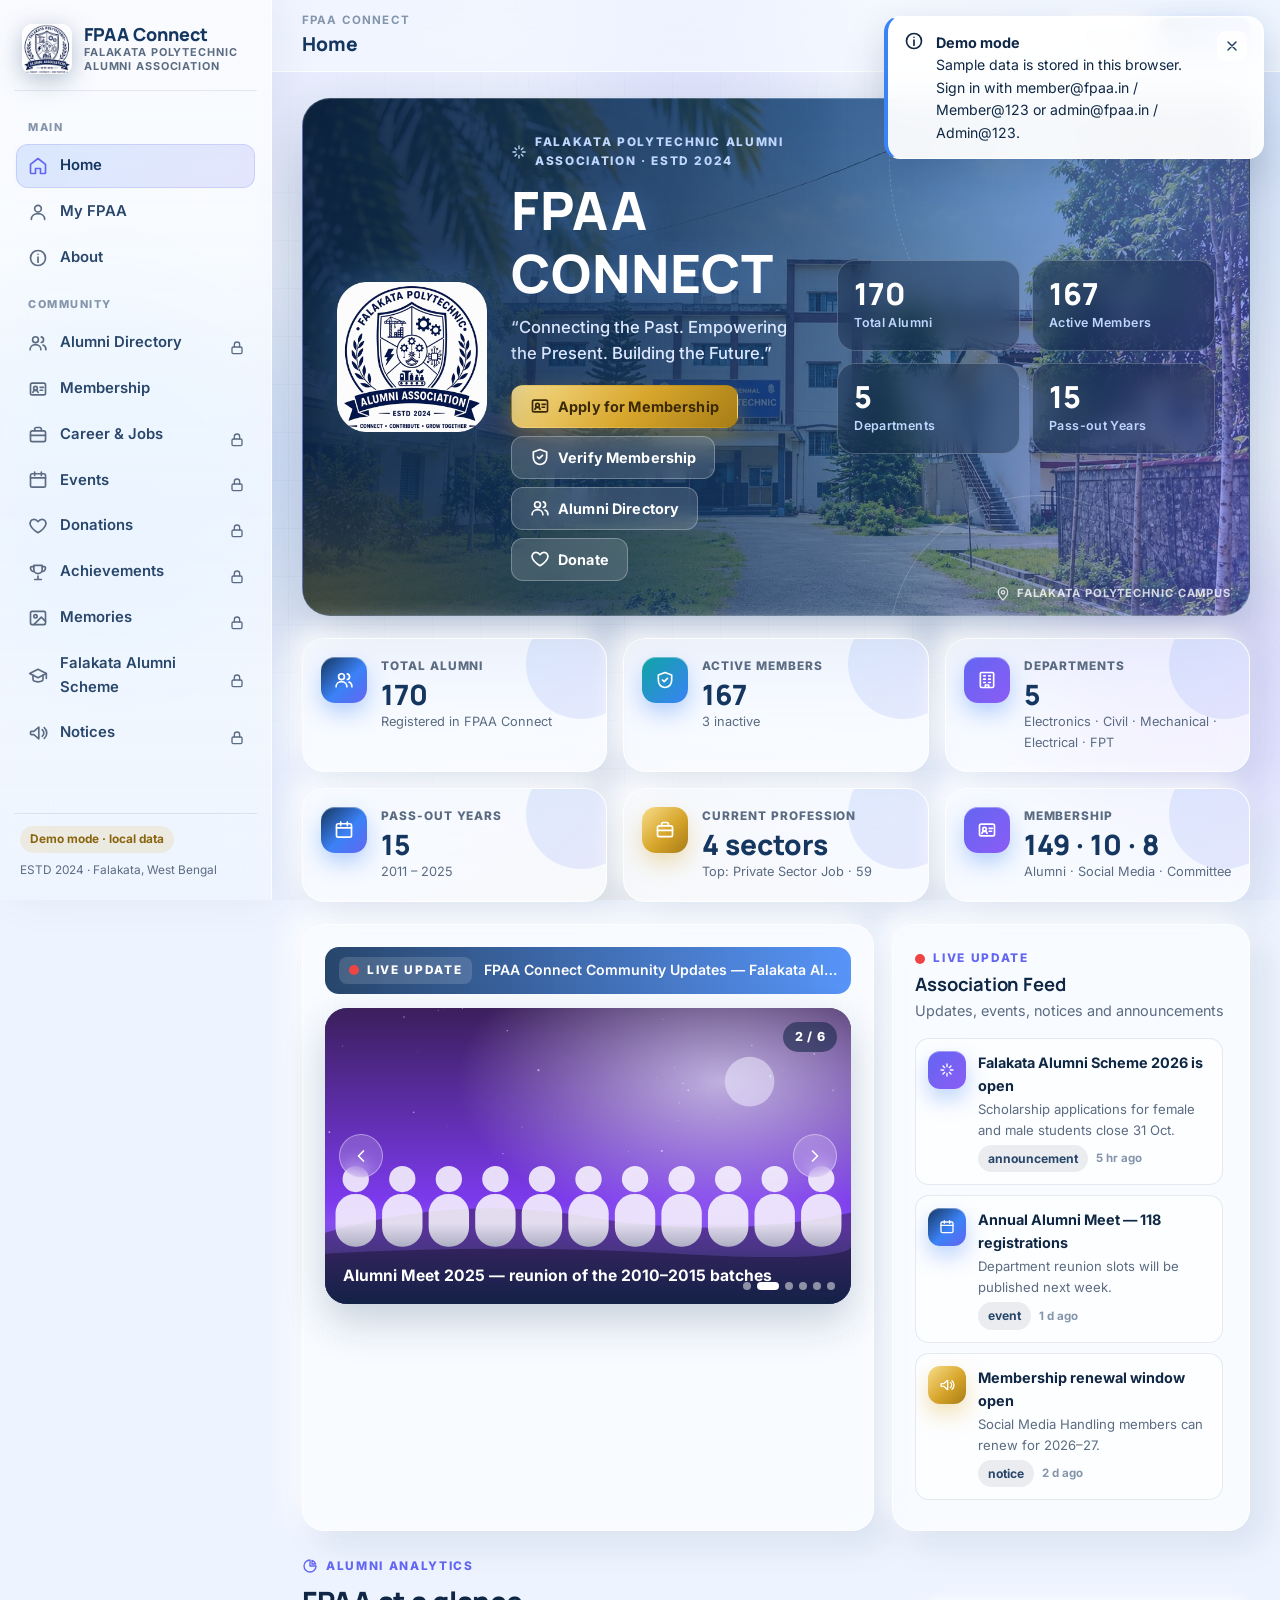
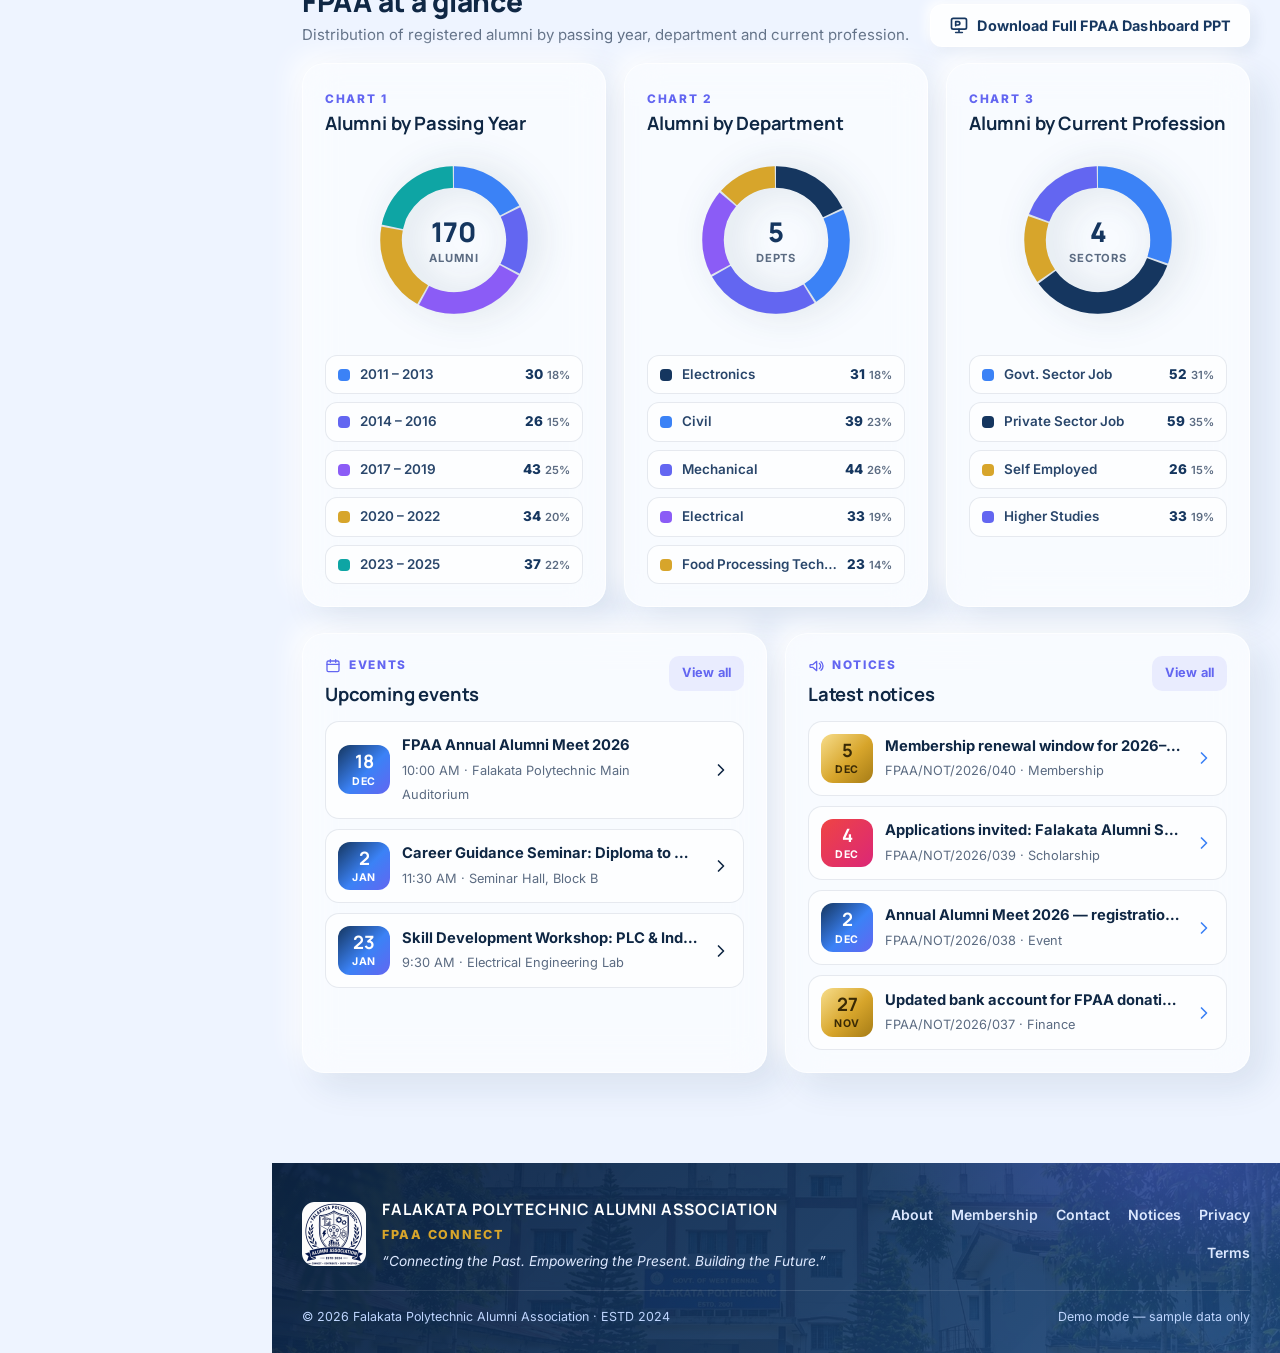
==== index.html @ 3164df7f "Add files via upload" ====
<!DOCTYPE html>
<html lang="en">
<head>
  <meta charset="UTF-8">
  <meta name="viewport" content="width=device-width, initial-scale=1, viewport-fit=cover">
  <title>FPAA Connect — Falakata Polytechnic Alumni Association</title>
  <meta name="description" content="FPAA Connect — the official digital platform of Falakata Polytechnic Alumni Association (ESTD 2024). Connecting the Past. Empowering the Present. Building the Future.">
  <meta name="theme-color" content="#15365F">
  <link rel="icon" type="image/png" href="assets/fpaa-icon-192.png">
  <link rel="apple-touch-icon" href="assets/fpaa-icon-192.png">
  <link rel="preconnect" href="https://fonts.googleapis.com">
  <link rel="preconnect" href="https://fonts.gstatic.com" crossorigin>
  <link href="https://fonts.googleapis.com/css2?family=Inter:wght@400;500;600;700;800&family=Manrope:wght@600;700;800&display=swap" rel="stylesheet">
  <link rel="stylesheet" href="style.css">
</head>
<body data-page="app">
  <!-- Animated background -->
  <div class="app-bg" aria-hidden="true">
    <div class="grid-lines"></div>
    <div class="orb orb-1"></div>
    <div class="orb orb-2"></div>
    <div class="orb orb-3"></div>
  </div>

  <div class="app-shell">
    <!-- ================= SIDEBAR NAVIGATION ================= -->
    <aside class="sidebar" id="sidebar" aria-label="Main navigation">
      <a class="sb-brand" href="#home" aria-label="FPAA Connect home">
        <img src="assets/fpaa-logo.png" alt="FPAA emblem" data-logo>
        <div>
          <div class="t1">FPAA Connect</div>
          <div class="t2">Falakata Polytechnic<br>Alumni Association</div>
        </div>
      </a>
      <nav class="sb-nav" id="sbNav"></nav>
      <div class="sb-foot">
        <span class="mode" id="modeBadge">Demo mode</span>
        <div style="margin-top:8px">ESTD 2024 · Falakata, West Bengal</div>
      </div>
    </aside>
    <div class="sb-overlay" data-action="nav-close"></div>

    <!-- ================= MAIN ================= -->
    <div class="main">
      <header class="topbar">
        <button class="icon-btn tb-burger" data-action="nav-toggle" aria-label="Open navigation" aria-controls="sidebar" aria-expanded="false" id="burgerBtn"></button>
        <div class="tb-title">
          <div class="crumb" id="tbCrumb">FPAA Connect</div>
          <div class="name" id="tbName">Home</div>
        </div>
        <div class="tb-actions" id="tbActions"></div>
      </header>

      <main class="view" id="view" tabindex="-1" aria-live="polite"></main>

      <footer class="site-footer" id="siteFooter"></footer>
    </div>
  </div>

  <!-- Community chat -->
  <button class="chat-launcher hidden" id="chatLauncher" data-action="chat-open" aria-label="Open community chat"></button>
  <section class="chat-window" id="chatWindow" aria-label="FPAA community chat" aria-hidden="true"></section>

  <!-- Modal + toast roots -->
  <div class="modal-root" id="modalRoot" aria-hidden="true">
    <div class="modal-backdrop" data-action="modal-close"></div>
    <div class="modal" id="modal" role="dialog" aria-modal="true" aria-labelledby="modalTitle"></div>
  </div>
  <div class="toast-stack" id="toastStack" aria-live="assertive"></div>

  <noscript><div style="padding:40px;text-align:center">FPAA Connect needs JavaScript enabled.</div></noscript>

  <script src="supabase-config.js"></script>
  <script src="script.js"></script>
</body>
</html>
---- style.css ----
/* =====================================================================
   FPAA CONNECT — Design System
   Falakata Polytechnic Alumni Association
   Glassmorphism + Neumorphism + 3D UI
   ---------------------------------------------------------------------
   Sections:
     01 Tokens            09 Tables            17 Directory
     02 Base              10 Modals            18 Membership
     03 Background        11 Toasts/Alerts     19 Career / Events
     04 Layout/Sidebar    12 Charts            20 Donations / Achievements
     05 Topbar            13 Home              21 Memories / Scheme / Notices
     06 Glass surfaces    14 Gallery / Feed    22 Admin
     07 Buttons/Chips     15 My FPAA           23 Chat / Notifications
     08 Forms             16 About             24 Login / Footer / Print / Responsive
   ===================================================================== */

/* ---------- 01 TOKENS ---------- */
:root {
  --navy: #15365F;
  --navy-900: #0B2141;
  --navy-700: #1E4A80;
  --blue: #3B82F6;
  --blue-300: #93C5FD;
  --indigo: #6366F1;
  --violet: #8B5CF6;
  --gold: #D7A52B;
  --gold-soft: #F7E7B8;
  --teal: #0EA5A4;
  --green: #16A34A;
  --amber: #D97706;
  --red: #DC2626;

  --bg: #EEF4FF;
  --bg-2: #F7FAFF;
  --surface: rgba(255, 255, 255, 0.66);
  --surface-strong: rgba(255, 255, 255, 0.86);
  --surface-soft: rgba(255, 255, 255, 0.45);
  --border: rgba(255, 255, 255, 0.75);
  --line: rgba(21, 54, 95, 0.10);
  --line-strong: rgba(21, 54, 95, 0.18);

  --text: #0F2744;
  --text-2: #29466B;
  --muted: #5B6B82;
  --muted-2: #8394AB;

  --grad-brand: linear-gradient(135deg, #15365F 0%, #3B82F6 55%, #6366F1 100%);
  --grad-soft: linear-gradient(135deg, rgba(59, 130, 246, .12), rgba(99, 102, 241, .12));
  --grad-gold: linear-gradient(135deg, #F7DD8B, #D7A52B 55%, #A67C16);

  --shadow-neu: 14px 14px 34px rgba(21, 54, 95, 0.10), -10px -10px 26px rgba(255, 255, 255, 0.85);
  --shadow-soft: 0 10px 30px rgba(21, 54, 95, 0.08);
  --shadow-lift: 0 22px 48px rgba(21, 54, 95, 0.16);
  --shadow-inset: inset 4px 4px 10px rgba(21, 54, 95, 0.08), inset -4px -4px 10px rgba(255, 255, 255, 0.9);
  --glow: 0 0 0 1px rgba(99, 102, 241, .18), 0 8px 30px rgba(59, 130, 246, .22);

  --r-sm: 10px;
  --r-md: 16px;
  --r-lg: 22px;
  --r-xl: 28px;

  --sidebar-w: 272px;
  --topbar-h: 72px;

  --font-body: "Inter", system-ui, -apple-system, "Segoe UI", Roboto, sans-serif;
  --font-head: "Manrope", "Inter", system-ui, -apple-system, "Segoe UI", sans-serif;

  --ease: cubic-bezier(.22, .8, .24, 1);
  --t-fast: .18s var(--ease);
  --t-med: .35s var(--ease);
}

/* ---------- 02 BASE ---------- */
*, *::before, *::after { box-sizing: border-box; }
html { -webkit-text-size-adjust: 100%; scroll-behavior: smooth; }
body {
  margin: 0;
  font-family: var(--font-body);
  font-size: 15px;
  line-height: 1.6;
  color: var(--text);
  background: var(--bg);
  min-height: 100vh;
  overflow-x: hidden;
  -webkit-font-smoothing: antialiased;
}
h1, h2, h3, h4, h5 { font-family: var(--font-head); color: var(--text); margin: 0 0 .4em; line-height: 1.2; letter-spacing: -.01em; }
h1 { font-size: clamp(1.8rem, 3.2vw, 2.6rem); font-weight: 800; }
h2 { font-size: clamp(1.35rem, 2.2vw, 1.75rem); font-weight: 800; }
h3 { font-size: 1.15rem; font-weight: 700; }
h4 { font-size: 1rem; font-weight: 700; }
p { margin: 0 0 .8em; }
a { color: var(--blue); text-decoration: none; }
a:hover { text-decoration: underline; }
img { max-width: 100%; display: block; }
button, input, select, textarea { font: inherit; color: inherit; }
button { cursor: pointer; }
:focus-visible { outline: 3px solid rgba(59, 130, 246, .45); outline-offset: 2px; border-radius: 8px; }
.sr-only { position: absolute; width: 1px; height: 1px; padding: 0; margin: -1px; overflow: hidden; clip: rect(0 0 0 0); white-space: nowrap; border: 0; }
.muted { color: var(--muted); }
.small { font-size: .86rem; }
.nowrap { white-space: nowrap; }
.break { overflow-wrap: anywhere; word-break: break-word; }
.mono { font-family: ui-monospace, "SF Mono", Menlo, Consolas, monospace; font-size: .92em; }
.hidden { display: none !important; }
.stack > * + * { margin-top: 14px; }
.row { display: flex; align-items: center; gap: 10px; flex-wrap: wrap; }
.row-between { display: flex; align-items: center; justify-content: space-between; gap: 12px; flex-wrap: wrap; }
.grow { flex: 1 1 auto; min-width: 0; }
.eyebrow {
  display: inline-flex; align-items: center; gap: 8px;
  font-size: .74rem; font-weight: 800; letter-spacing: .14em; text-transform: uppercase;
  color: var(--indigo);
}
.ico { width: 20px; height: 20px; flex: none; display: inline-block; vertical-align: middle; }
.ico-sm { width: 16px; height: 16px; }
.ico-lg { width: 26px; height: 26px; }

/* ---------- 03 BACKGROUND ---------- */
.app-bg { position: fixed; inset: 0; z-index: -1; overflow: hidden; pointer-events: none;
  background:
    radial-gradient(1200px 600px at 10% -10%, rgba(99, 102, 241, .14), transparent 60%),
    radial-gradient(900px 600px at 110% 10%, rgba(59, 130, 246, .16), transparent 60%),
    radial-gradient(700px 500px at 50% 110%, rgba(215, 165, 43, .10), transparent 60%),
    linear-gradient(180deg, #F4F8FF 0%, #EAF1FF 100%);
}
.app-bg .orb { position: absolute; border-radius: 50%; filter: blur(50px); opacity: .55; animation: orbFloat 22s ease-in-out infinite; }
.app-bg .orb-1 { width: 380px; height: 380px; left: -80px; top: 30%; background: rgba(59, 130, 246, .30); }
.app-bg .orb-2 { width: 300px; height: 300px; right: -60px; top: 60%; background: rgba(139, 92, 246, .26); animation-delay: -7s; }
.app-bg .orb-3 { width: 240px; height: 240px; left: 45%; top: -80px; background: rgba(99, 102, 241, .22); animation-delay: -13s; }
.app-bg .grid-lines { position: absolute; inset: 0;
  background-image: linear-gradient(rgba(21, 54, 95, .035) 1px, transparent 1px), linear-gradient(90deg, rgba(21, 54, 95, .035) 1px, transparent 1px);
  background-size: 48px 48px; mask-image: radial-gradient(ellipse at center, #000 30%, transparent 75%);
}
@keyframes orbFloat { 0%, 100% { transform: translate(0, 0) scale(1); } 33% { transform: translate(40px, -30px) scale(1.08); } 66% { transform: translate(-30px, 20px) scale(.95); } }

/* ---------- 04 LAYOUT / SIDEBAR ---------- */
.app-shell { display: flex; min-height: 100vh; }
.sidebar {
  position: fixed; top: 0; left: 0; bottom: 0; width: var(--sidebar-w); z-index: 60;
  display: flex; flex-direction: column;
  padding: 18px 14px;
  background: linear-gradient(180deg, rgba(255, 255, 255, .80), rgba(240, 246, 255, .72));
  backdrop-filter: blur(22px) saturate(160%); -webkit-backdrop-filter: blur(22px) saturate(160%);
  border-right: 1px solid var(--border);
  box-shadow: 8px 0 40px rgba(21, 54, 95, .06);
  transition: transform var(--t-med);
}
.sb-brand { display: flex; align-items: center; gap: 12px; padding: 6px 8px 16px; border-bottom: 1px solid var(--line); margin-bottom: 10px; }
.sb-brand img { width: 50px; height: 50px; filter: drop-shadow(0 6px 12px rgba(21, 54, 95, .30)); transition: transform .6s var(--ease); }
.sb-brand:hover img { transform: perspective(300px) rotateY(-14deg) scale(1.05); }
.sb-brand .t1 { font-family: var(--font-head); font-weight: 800; font-size: 1.12rem; color: var(--navy); line-height: 1.1; }
.sb-brand .t2 { font-size: .68rem; font-weight: 700; letter-spacing: .08em; color: var(--muted); text-transform: uppercase; line-height: 1.3; }
.sb-nav { flex: 1; overflow-y: auto; padding: 4px 2px; scrollbar-width: thin; }
.sb-group { font-size: .68rem; font-weight: 800; letter-spacing: .14em; color: var(--muted-2); text-transform: uppercase; padding: 14px 12px 6px; }
.sb-link {
  position: relative; display: flex; align-items: center; gap: 12px; width: 100%;
  padding: 10px 12px; margin: 2px 0; border: 0; background: transparent; border-radius: 12px;
  color: var(--text-2); font-weight: 600; font-size: .93rem; text-align: left; text-decoration: none;
  transition: background var(--t-fast), color var(--t-fast), transform var(--t-fast);
}
.sb-link:hover { background: rgba(59, 130, 246, .08); color: var(--navy); text-decoration: none; transform: translateX(2px); }
.sb-link .ico { color: var(--muted); transition: color var(--t-fast); }
.sb-link.active { background: linear-gradient(135deg, rgba(59, 130, 246, .16), rgba(99, 102, 241, .14)); color: var(--navy); box-shadow: inset 0 0 0 1px rgba(99, 102, 241, .18); }
.sb-link.active .ico { color: var(--indigo); }
.sb-link.active::before { content: ""; position: absolute; left: -14px; top: 8px; bottom: 8px; width: 4px; border-radius: 0 4px 4px 0; background: var(--grad-brand); box-shadow: 0 0 12px rgba(99, 102, 241, .6); }
.sb-link .lock { margin-left: auto; width: 14px; height: 14px; color: var(--muted-2); }
.sb-foot { border-top: 1px solid var(--line); padding: 12px 6px 2px; font-size: .74rem; color: var(--muted); }
.sb-foot .mode { display: inline-flex; align-items: center; gap: 6px; padding: 4px 10px; border-radius: 99px; background: rgba(215, 165, 43, .14); color: #8A6510; font-weight: 700; }
.sb-foot .mode.live { background: rgba(22, 163, 74, .12); color: var(--green); }
.sb-overlay { position: fixed; inset: 0; background: rgba(11, 33, 65, .35); backdrop-filter: blur(3px); z-index: 55; opacity: 0; visibility: hidden; transition: opacity var(--t-med), visibility var(--t-med); }

.main { flex: 1; min-width: 0; margin-left: var(--sidebar-w); display: flex; flex-direction: column; min-height: 100vh; }
.view { flex: 1; width: 100%; max-width: 1480px; margin: 0 auto; padding: 26px 30px 90px; }
.view-enter { animation: morphIn .55s var(--ease) both; }
@keyframes morphIn { from { opacity: 0; transform: translateY(14px) scale(.985); filter: blur(6px); } to { opacity: 1; transform: none; filter: none; } }
.reveal { animation: fadeUp .6s var(--ease) both; }
@keyframes fadeUp { from { opacity: 0; transform: translateY(12px); } to { opacity: 1; transform: none; } }

/* ---------- 05 TOPBAR ---------- */
.topbar {
  position: sticky; top: 0; z-index: 40; height: var(--topbar-h);
  display: flex; align-items: center; gap: 14px; padding: 0 30px;
  background: rgba(244, 248, 255, .72); backdrop-filter: blur(18px) saturate(160%); -webkit-backdrop-filter: blur(18px) saturate(160%);
  border-bottom: 1px solid var(--border);
}
.icon-btn.tb-burger { display: none; }
.tb-title { min-width: 0; flex: 1; }
.tb-title .crumb { font-size: .72rem; font-weight: 700; letter-spacing: .1em; text-transform: uppercase; color: var(--muted-2); }
.tb-title .name { font-family: var(--font-head); font-weight: 800; font-size: 1.2rem; color: var(--navy); white-space: nowrap; overflow: hidden; text-overflow: ellipsis; }
.tb-actions { display: flex; align-items: center; gap: 10px; }
.icon-btn {
  position: relative; width: 44px; height: 44px; border-radius: 14px; border: 1px solid var(--border);
  display: inline-grid; place-items: center; color: var(--navy);
  background: var(--surface-strong); box-shadow: 6px 6px 14px rgba(21, 54, 95, .08), -4px -4px 12px rgba(255, 255, 255, .9);
  transition: transform var(--t-fast), box-shadow var(--t-fast);
}
.icon-btn:hover { transform: translateY(-2px); box-shadow: var(--glow); }
.icon-btn .badge { position: absolute; top: -5px; right: -5px; }
.badge { min-width: 20px; height: 20px; padding: 0 6px; border-radius: 99px; background: linear-gradient(135deg, #EF4444, #DB2777); color: #fff; font-size: .7rem; font-weight: 800; display: inline-grid; place-items: center; box-shadow: 0 4px 10px rgba(219, 39, 119, .35); }
.user-chip { display: flex; align-items: center; gap: 10px; padding: 5px 12px 5px 5px; border-radius: 99px; border: 1px solid var(--border); background: var(--surface-strong); box-shadow: var(--shadow-soft); max-width: 260px; }
.user-chip .who { min-width: 0; line-height: 1.2; }
.user-chip .who b { display: block; font-size: .86rem; white-space: nowrap; overflow: hidden; text-overflow: ellipsis; }
.user-chip .who span { font-size: .72rem; color: var(--muted); }

/* ---------- 06 GLASS SURFACES ---------- */
.glass {
  background: var(--surface);
  backdrop-filter: blur(18px) saturate(160%); -webkit-backdrop-filter: blur(18px) saturate(160%);
  border: 1px solid var(--border);
  border-radius: var(--r-lg);
  box-shadow: var(--shadow-neu);
}
.card { padding: 22px; min-width: 0; }
.card-lift { transition: transform var(--t-med), box-shadow var(--t-med); }
.card-lift:hover { transform: translateY(-4px); box-shadow: var(--shadow-lift); }
.card-head { display: flex; align-items: flex-start; justify-content: space-between; gap: 12px; margin-bottom: 16px; flex-wrap: wrap; }
.card-head h3 { margin: 2px 0 0; }
.card-head .sub { margin: 4px 0 0; color: var(--muted); font-size: .9rem; }
.section { margin-top: 26px; }
.section-head { display: flex; align-items: flex-end; justify-content: space-between; gap: 14px; margin-bottom: 16px; flex-wrap: wrap; }
.section-head h2 { margin: 4px 0 0; }
.section-head p { margin: 4px 0 0; color: var(--muted); max-width: 760px; }
.page-head { display: flex; align-items: flex-end; justify-content: space-between; gap: 18px; flex-wrap: wrap; margin-bottom: 22px; }
.page-head h1 { margin: 6px 0 4px; }
.page-head p { margin: 0; color: var(--muted); max-width: 760px; }
.ico-tile {
  width: 46px; height: 46px; border-radius: 14px; display: grid; place-items: center; flex: none;
  color: #fff; background: var(--grad-brand); box-shadow: 0 10px 22px rgba(59, 130, 246, .35), inset 0 1px 0 rgba(255, 255, 255, .35);
}
.ico-tile.gold { background: var(--grad-gold); box-shadow: 0 10px 22px rgba(215, 165, 43, .35); }
.ico-tile.violet { background: linear-gradient(135deg, #6366F1, #8B5CF6); }
.ico-tile.teal { background: linear-gradient(135deg, #0EA5A4, #3B82F6); }
.ico-tile.soft { background: var(--grad-soft); color: var(--indigo); box-shadow: var(--shadow-inset); }
.grid { display: grid; gap: 18px; }
.grid-2 { grid-template-columns: repeat(2, minmax(0, 1fr)); }
.grid-3 { grid-template-columns: repeat(3, minmax(0, 1fr)); }
.grid-4 { grid-template-columns: repeat(4, minmax(0, 1fr)); }
.grid-auto { grid-template-columns: repeat(auto-fill, minmax(260px, 1fr)); }
.split-2 { grid-template-columns: minmax(0, 1.6fr) minmax(0, 1fr); }
.grid > *, .quick-list > *, .stack > * { min-width: 0; }
.grid-auto-sm { grid-template-columns: repeat(auto-fill, minmax(200px, 1fr)); }
.divider { height: 1px; background: var(--line); margin: 16px 0; border: 0; }

/* ---------- 07 BUTTONS / CHIPS / PILLS ---------- */
.btn {
  display: inline-flex; align-items: center; justify-content: center; gap: 8px;
  min-height: 42px; padding: 9px 18px; border-radius: 12px; border: 1px solid transparent;
  font-weight: 700; font-size: .9rem; letter-spacing: .01em; white-space: nowrap; text-decoration: none;
  transition: transform var(--t-fast), box-shadow var(--t-fast), background var(--t-fast), opacity var(--t-fast);
}
.btn:hover { text-decoration: none; transform: translateY(-2px); }
.btn:active { transform: translateY(0) scale(.98); }
.btn[disabled], .btn.is-disabled { opacity: .5; cursor: not-allowed; transform: none !important; box-shadow: none !important; }
.btn-primary { color: #fff; background: var(--grad-brand); box-shadow: 0 10px 24px rgba(59, 130, 246, .35), inset 0 1px 0 rgba(255, 255, 255, .25); }
.btn-primary:hover { box-shadow: 0 14px 30px rgba(99, 102, 241, .42); }
.btn-gold { color: #3A2A05; background: var(--grad-gold); box-shadow: 0 10px 22px rgba(215, 165, 43, .35); }
.btn-ghost { color: var(--navy); background: var(--surface-strong); border-color: var(--border); box-shadow: 6px 6px 14px rgba(21, 54, 95, .07), -4px -4px 12px rgba(255, 255, 255, .9); }
.btn-ghost:hover { box-shadow: var(--glow); }
.btn-soft { color: var(--indigo); background: rgba(99, 102, 241, .10); }
.btn-danger { color: #fff; background: linear-gradient(135deg, #EF4444, #DC2626); box-shadow: 0 8px 20px rgba(220, 38, 38, .28); }
.btn-success { color: #fff; background: linear-gradient(135deg, #22C55E, #16A34A); box-shadow: 0 8px 20px rgba(22, 163, 74, .26); }
.btn-sm { min-height: 34px; padding: 6px 12px; font-size: .8rem; border-radius: 10px; }
.btn-xs { min-height: 28px; padding: 4px 10px; font-size: .74rem; border-radius: 8px; gap: 5px; }
.btn-block { width: 100%; }
.btn .spinner { width: 16px; height: 16px; border-radius: 50%; border: 2px solid currentColor; border-right-color: transparent; animation: spin .7s linear infinite; }
@keyframes spin { to { transform: rotate(360deg); } }
.btn-group { display: flex; gap: 8px; flex-wrap: wrap; }
.link-btn { background: none; border: 0; padding: 0; color: var(--blue); font-weight: 700; }
.link-btn:hover { text-decoration: underline; }

.chip { display: inline-flex; align-items: center; gap: 6px; padding: 4px 10px; border-radius: 99px; font-size: .76rem; font-weight: 700; background: rgba(59, 130, 246, .10); color: var(--navy-700); white-space: nowrap; max-width: 100%; overflow: hidden; text-overflow: ellipsis; }
.chip.gold { background: rgba(215, 165, 43, .16); color: #7D5B0C; }
.chip.violet { background: rgba(139, 92, 246, .12); color: #5B34C7; }
.chip.teal { background: rgba(14, 165, 164, .12); color: #0B7C7B; }
.chip.slate { background: rgba(91, 107, 130, .12); color: var(--text-2); }
.pill { display: inline-flex; align-items: center; gap: 6px; padding: 4px 11px; border-radius: 99px; font-size: .74rem; font-weight: 800; letter-spacing: .02em; white-space: nowrap; border: 1px solid transparent; }
.pill::before { content: ""; width: 7px; height: 7px; border-radius: 50%; background: currentColor; }
.pill-green { color: #15803D; background: rgba(34, 197, 94, .14); border-color: rgba(34, 197, 94, .25); }
.pill-amber { color: #B45309; background: rgba(245, 158, 11, .14); border-color: rgba(245, 158, 11, .28); }
.pill-blue { color: #1D4ED8; background: rgba(59, 130, 246, .12); border-color: rgba(59, 130, 246, .25); }
.pill-violet { color: #6D28D9; background: rgba(139, 92, 246, .12); border-color: rgba(139, 92, 246, .25); }
.pill-red { color: #B91C1C; background: rgba(239, 68, 68, .12); border-color: rgba(239, 68, 68, .25); }
.pill-slate { color: #475569; background: rgba(100, 116, 139, .12); border-color: rgba(100, 116, 139, .25); }
.pill-gold { color: #8A6510; background: rgba(215, 165, 43, .16); border-color: rgba(215, 165, 43, .35); }

.tabs { display: inline-flex; gap: 4px; padding: 5px; border-radius: 14px; background: rgba(255, 255, 255, .55); border: 1px solid var(--border); box-shadow: var(--shadow-inset); flex-wrap: wrap; max-width: 100%; }
.tab { border: 0; background: transparent; padding: 8px 16px; border-radius: 10px; font-weight: 700; font-size: .86rem; color: var(--muted); transition: all var(--t-fast); white-space: nowrap; }
.tab:hover { color: var(--navy); }
.tab.active { background: #fff; color: var(--navy); box-shadow: 0 6px 16px rgba(21, 54, 95, .10); }

/* ---------- 08 FORMS ---------- */
.form-grid { display: grid; grid-template-columns: repeat(2, minmax(0, 1fr)); gap: 14px 16px; }
.form-grid .span-2 { grid-column: 1 / -1; }
.field { display: flex; flex-direction: column; gap: 6px; min-width: 0; }
.field > label, .field-label { font-size: .8rem; font-weight: 700; color: var(--text-2); letter-spacing: .01em; }
.field .req { color: var(--red); }
.field .hint { font-size: .76rem; color: var(--muted); }
.field .err { font-size: .76rem; color: var(--red); font-weight: 600; min-height: 0; }
.input, .select, .textarea {
  width: 100%; min-height: 44px; padding: 10px 14px; border-radius: 12px;
  border: 1px solid rgba(21, 54, 95, .12); background: rgba(255, 255, 255, .85);
  box-shadow: inset 2px 2px 6px rgba(21, 54, 95, .05);
  transition: border-color var(--t-fast), box-shadow var(--t-fast), background var(--t-fast);
  min-width: 0;
}
.textarea { min-height: 110px; resize: vertical; line-height: 1.5; }
.select { appearance: none; -webkit-appearance: none; padding-right: 38px;
  background-image: url("data:image/svg+xml,%3Csvg xmlns='http://www.w3.org/2000/svg' width='16' height='16' fill='none' stroke='%235B6B82' stroke-width='2' stroke-linecap='round' stroke-linejoin='round' viewBox='0 0 24 24'%3E%3Cpath d='m6 9 6 6 6-6'/%3E%3C/svg%3E");
  background-repeat: no-repeat; background-position: right 12px center; }
.input:focus, .select:focus, .textarea:focus { outline: none; border-color: rgba(59, 130, 246, .55); box-shadow: 0 0 0 4px rgba(59, 130, 246, .14); background: #fff; }
.input[disabled], .select[disabled], .textarea[disabled] { background: rgba(226, 234, 246, .6); color: var(--muted); cursor: not-allowed; }
.input.invalid, .select.invalid, .textarea.invalid { border-color: rgba(220, 38, 38, .55); box-shadow: 0 0 0 4px rgba(220, 38, 38, .10); }
.input-icon { position: relative; }
.input-icon .ico { position: absolute; left: 13px; top: 50%; transform: translateY(-50%); color: var(--muted-2); pointer-events: none; }
.input-icon .input { padding-left: 40px; }
.check { display: flex; align-items: flex-start; gap: 10px; font-size: .88rem; color: var(--text-2); cursor: pointer; }
.check input { width: 18px; height: 18px; margin-top: 2px; accent-color: var(--indigo); flex: none; }
.form-actions { display: flex; gap: 10px; justify-content: flex-end; flex-wrap: wrap; margin-top: 18px; }
.file-drop {
  display: flex; align-items: center; gap: 14px; padding: 14px; border-radius: 14px;
  border: 1.5px dashed rgba(99, 102, 241, .35); background: rgba(99, 102, 241, .05);
}
.file-drop input[type=file] { font-size: .82rem; max-width: 100%; min-width: 0; }
.preview-thumb { width: 72px; height: 72px; border-radius: 14px; object-fit: cover; background: var(--grad-soft); flex: none; border: 2px solid #fff; box-shadow: var(--shadow-soft); }

.toolbar { display: flex; gap: 10px; flex-wrap: wrap; align-items: center; padding: 14px; margin-bottom: 18px; }
.toolbar .input-icon { flex: 1 1 240px; min-width: 200px; }
.toolbar .select { width: auto; min-width: 150px; flex: 0 1 190px; }
.toolbar .count { margin-left: auto; font-size: .82rem; color: var(--muted); font-weight: 600; white-space: nowrap; }

/* ---------- 09 TABLES ---------- */
.table-wrap { width: 100%; overflow: auto; border-radius: var(--r-md); border: 1px solid var(--line); background: rgba(255, 255, 255, .6); -webkit-overflow-scrolling: touch; }
.table-wrap.tall { max-height: 560px; }
.data-table { width: 100%; border-collapse: separate; border-spacing: 0; font-size: .86rem; min-width: 640px; }
.data-table th {
  position: sticky; top: 0; z-index: 1; text-align: left; font-size: .72rem; font-weight: 800; letter-spacing: .08em; text-transform: uppercase;
  color: var(--muted); background: rgba(241, 246, 255, .96); padding: 12px 14px; border-bottom: 1px solid var(--line-strong); white-space: nowrap;
}
.data-table td { padding: 12px 14px; border-bottom: 1px solid var(--line); vertical-align: middle; color: var(--text-2); }
.data-table tr:last-child td { border-bottom: 0; }
.data-table tbody tr { transition: background var(--t-fast); }
.data-table tbody tr:hover { background: rgba(59, 130, 246, .05); }
.data-table .t-strong { font-weight: 700; color: var(--text); }
.data-table .actions { display: flex; gap: 6px; flex-wrap: nowrap; }
.data-table.wide { min-width: 1280px; }
.pager { display: flex; align-items: center; justify-content: space-between; gap: 10px; flex-wrap: wrap; margin-top: 14px; font-size: .84rem; color: var(--muted); }
.pager .pages { display: flex; gap: 6px; flex-wrap: wrap; }
.pager .pg { min-width: 36px; height: 36px; border-radius: 10px; border: 1px solid var(--border); background: var(--surface-strong); font-weight: 700; color: var(--navy); }
.pager .pg.active { background: var(--grad-brand); color: #fff; border-color: transparent; }
.pager .pg[disabled] { opacity: .45; cursor: not-allowed; }

/* ---------- 10 MODALS ---------- */
.modal-root { position: fixed; inset: 0; z-index: 200; display: grid; place-items: center; padding: 20px; visibility: hidden; }
.modal-root.open { visibility: visible; }
.modal-backdrop { position: absolute; inset: 0; background: rgba(11, 33, 65, .42); backdrop-filter: blur(8px); -webkit-backdrop-filter: blur(8px); opacity: 0; transition: opacity var(--t-med); }
.modal-root.open .modal-backdrop { opacity: 1; }
.modal {
  position: relative; width: min(720px, 100%); max-height: calc(100vh - 40px); max-height: calc(100dvh - 40px);
  display: flex; flex-direction: column; border-radius: var(--r-xl);
  background: linear-gradient(160deg, rgba(255, 255, 255, .94), rgba(240, 246, 255, .90));
  backdrop-filter: blur(24px); -webkit-backdrop-filter: blur(24px);
  border: 1px solid var(--border); box-shadow: 0 40px 90px rgba(11, 33, 65, .35);
  opacity: 0; transform: translateY(18px) scale(.97); transition: opacity var(--t-med), transform var(--t-med);
}
.modal-root.open .modal { opacity: 1; transform: none; }
.modal.sm { width: min(480px, 100%); }
.modal.lg { width: min(960px, 100%); }
.modal.xl { width: min(1140px, 100%); }
.modal-head { display: flex; align-items: flex-start; gap: 14px; padding: 20px 22px 14px; border-bottom: 1px solid var(--line); }
.modal-head .ttl { flex: 1; min-width: 0; }
.modal-head h3 { margin: 2px 0 0; overflow-wrap: anywhere; }
.modal-close { flex: none; }
.modal-body { padding: 20px 22px; overflow-y: auto; overflow-x: hidden; }
.modal-foot { padding: 14px 22px 20px; border-top: 1px solid var(--line); display: flex; justify-content: flex-end; gap: 10px; flex-wrap: wrap; }
.modal-hero-img { width: 100%; aspect-ratio: 16 / 7; object-fit: cover; border-radius: var(--r-md); margin-bottom: 16px; }
.kv { display: grid; grid-template-columns: minmax(120px, 38%) minmax(0, 1fr); gap: 10px 16px; font-size: .9rem; }
.kv dt { color: var(--muted); font-weight: 600; }
.kv dd { margin: 0; color: var(--text); font-weight: 600; overflow-wrap: anywhere; }
body.modal-open { overflow: hidden; }

/* ---------- 11 TOASTS / ALERTS / EMPTY / LOADING ---------- */
.toast-stack { position: fixed; top: 16px; right: 16px; z-index: 400; display: flex; flex-direction: column; gap: 10px; width: min(380px, calc(100vw - 32px)); pointer-events: none; }
.toast {
  pointer-events: auto; display: flex; gap: 12px; align-items: flex-start; padding: 14px 16px; border-radius: 16px;
  background: rgba(255, 255, 255, .94); backdrop-filter: blur(16px); border: 1px solid var(--border);
  box-shadow: 0 18px 40px rgba(11, 33, 65, .18); animation: toastIn .35s var(--ease) both; border-left: 4px solid var(--blue);
}
.toast.success { border-left-color: var(--green); }
.toast.error { border-left-color: var(--red); }
.toast.warn { border-left-color: var(--amber); }
.toast .t-body { flex: 1; min-width: 0; font-size: .88rem; }
.toast .t-body b { display: block; font-size: .9rem; }
.toast.out { animation: toastOut .3s var(--ease) both; }
@keyframes toastIn { from { opacity: 0; transform: translateX(30px); } to { opacity: 1; transform: none; } }
@keyframes toastOut { to { opacity: 0; transform: translateX(30px); } }
.alert { display: flex; gap: 12px; align-items: flex-start; padding: 13px 16px; border-radius: 14px; font-size: .88rem; border: 1px solid; }
.alert .ico { margin-top: 1px; }
.alert b { display: block; }
.alert-info { background: rgba(59, 130, 246, .08); border-color: rgba(59, 130, 246, .22); color: #1E3A8A; }
.alert-success { background: rgba(34, 197, 94, .09); border-color: rgba(34, 197, 94, .28); color: #14532D; }
.alert-error { background: rgba(239, 68, 68, .08); border-color: rgba(239, 68, 68, .26); color: #7F1D1D; }
.alert-warn { background: rgba(245, 158, 11, .10); border-color: rgba(245, 158, 11, .30); color: #78350F; }
.form-msg:empty { display: none; }
.form-msg { margin-top: 14px; }
.empty {
  display: flex; flex-direction: column; align-items: center; justify-content: center; text-align: center; gap: 10px;
  padding: 40px 20px; border-radius: var(--r-lg); border: 1.5px dashed rgba(99, 102, 241, .25);
  background: linear-gradient(160deg, rgba(255, 255, 255, .6), rgba(238, 244, 255, .5)); color: var(--muted);
}
.empty .ico-tile { margin-bottom: 4px; }
.empty b { color: var(--text); font-size: 1rem; }
.skeleton { border-radius: 12px; background: linear-gradient(90deg, rgba(226, 234, 246, .7) 25%, rgba(255, 255, 255, .9) 50%, rgba(226, 234, 246, .7) 75%); background-size: 200% 100%; animation: shimmer 1.3s infinite; }
@keyframes shimmer { to { background-position: -200% 0; } }
.loading-block { display: flex; align-items: center; justify-content: center; gap: 12px; padding: 60px 20px; color: var(--muted); font-weight: 600; }
.loading-block .spinner { width: 26px; height: 26px; border-radius: 50%; border: 3px solid rgba(99, 102, 241, .25); border-top-color: var(--indigo); animation: spin .8s linear infinite; }

/* ---------- 12 CHARTS ---------- */
.chart-card { display: flex; flex-direction: column; }
.chart-body { display: grid; grid-template-columns: repeat(auto-fit, minmax(min(100%, 190px), 1fr)); gap: 18px; align-items: center; }
.donut-wrap { position: relative; width: 100%; max-width: 190px; aspect-ratio: 1; margin: 0 auto; }
.donut-wrap svg { width: 100%; height: 100%; transform: rotate(-90deg); filter: drop-shadow(0 10px 18px rgba(21, 54, 95, .15)); }
.donut-wrap circle.seg { transition: stroke-width var(--t-fast), opacity var(--t-fast); cursor: pointer; }
.donut-wrap circle.seg:hover, .donut-wrap circle.seg.hl { stroke-width: 30; }
.donut-center { position: absolute; inset: 0; display: grid; place-items: center; text-align: center; pointer-events: none; }
.donut-center b { display: block; font-family: var(--font-head); font-size: 1.7rem; font-weight: 800; color: var(--navy); line-height: 1; }
.donut-center span { font-size: .7rem; font-weight: 700; letter-spacing: .08em; text-transform: uppercase; color: var(--muted); }
.legend { display: grid; gap: 8px; min-width: 0; }
.legend-item { display: grid; grid-template-columns: 12px minmax(0, 1fr) auto; align-items: center; gap: 10px; padding: 8px 12px; border-radius: 12px; background: rgba(255, 255, 255, .7); border: 1px solid var(--line); font-size: .84rem; transition: transform var(--t-fast), box-shadow var(--t-fast); }
.legend-item:hover, .legend-item.hl { transform: translateX(3px); box-shadow: var(--shadow-soft); }
.legend-item .sw { width: 12px; height: 12px; border-radius: 4px; }
.legend-item .lb { font-weight: 600; color: var(--text-2); white-space: nowrap; overflow: hidden; text-overflow: ellipsis; }
.legend-item .vl { font-weight: 800; color: var(--navy); white-space: nowrap; }
.legend-item .vl small { color: var(--muted); font-weight: 600; margin-left: 4px; }
.bar-chart { width: 100%; }
.bar-chart svg { width: 100%; height: auto; display: block; overflow: visible; }
.bar-chart .bar { transition: opacity var(--t-fast); }
.bar-chart .bar:hover { opacity: .8; }
.chart-legend-inline { display: flex; gap: 14px; flex-wrap: wrap; font-size: .8rem; color: var(--muted); font-weight: 600; margin-top: 8px; }
.chart-legend-inline span { display: inline-flex; align-items: center; gap: 6px; }
.chart-legend-inline i { width: 10px; height: 10px; border-radius: 3px; display: inline-block; }

/* ---------- 13 HOME ---------- */
.home-hero {
  position: relative; overflow: hidden; padding: 34px; border-radius: var(--r-xl);
  display: grid; grid-template-columns: minmax(0, 1.25fr) minmax(0, 1fr); gap: 28px; align-items: center;
  background: linear-gradient(135deg, rgba(21, 54, 95, .96), rgba(30, 74, 128, .92) 45%, rgba(99, 102, 241, .88));
  color: #EAF1FF; box-shadow: 0 30px 70px rgba(21, 54, 95, .30); border: 1px solid rgba(255, 255, 255, .2);
}
.home-hero::before { content: ""; position: absolute; inset: 0; pointer-events: none;
  background: radial-gradient(500px 300px at 85% 10%, rgba(147, 197, 253, .35), transparent 60%), radial-gradient(400px 260px at 0% 100%, rgba(215, 165, 43, .22), transparent 60%);
}
.home-hero .hero-lines { position: absolute; inset: 0; opacity: .25; pointer-events: none;
  background-image: linear-gradient(rgba(255, 255, 255, .08) 1px, transparent 1px), linear-gradient(90deg, rgba(255, 255, 255, .08) 1px, transparent 1px);
  background-size: 36px 36px; mask-image: linear-gradient(90deg, transparent, #000 30%, #000 70%, transparent);
}
.home-hero .float-ring { position: absolute; border-radius: 50%; border: 1px solid rgba(255, 255, 255, .18); pointer-events: none; animation: ringSpin 30s linear infinite; }
.home-hero .fr-1 { width: 520px; height: 520px; right: -160px; top: -200px; border-style: dashed; }
.home-hero .fr-2 { width: 300px; height: 300px; right: 60px; bottom: -180px; animation-direction: reverse; }
@keyframes ringSpin { to { transform: rotate(360deg); } }
.hero-main { position: relative; z-index: 1; display: flex; gap: 24px; align-items: center; min-width: 0; }
.hero-emblem { width: 150px; height: 150px; flex: none; perspective: 700px; }
.hero-emblem img { width: 100%; height: 100%; filter: drop-shadow(0 20px 30px rgba(0, 0, 0, .35)) drop-shadow(0 0 22px rgba(96, 165, 250, .45)); transition: transform .5s var(--ease); animation: emblemFloat 6s ease-in-out infinite; }
@keyframes emblemFloat { 0%, 100% { transform: translateY(0) rotateY(-8deg); } 50% { transform: translateY(-8px) rotateY(8deg); } }
.hero-copy { min-width: 0; }
.hero-copy .eyebrow { color: #BFD6FF; }
.hero-copy h1 { color: #fff; font-size: clamp(2rem, 4.2vw, 3.3rem); letter-spacing: .02em; margin: 8px 0 8px; text-shadow: 0 6px 30px rgba(96, 165, 250, .45); }
.hero-copy .tagline { font-size: 1.04rem; color: #DCE8FF; font-weight: 500; margin-bottom: 18px; }
.hero-copy .btn-ghost { background: rgba(255, 255, 255, .14); color: #fff; border-color: rgba(255, 255, 255, .28); box-shadow: none; backdrop-filter: blur(8px); }
.hero-copy .btn-ghost:hover { background: rgba(255, 255, 255, .22); }
.hero-stats { position: relative; z-index: 1; display: grid; grid-template-columns: repeat(2, minmax(0, 1fr)); gap: 12px; }
.hero-stat { padding: 16px; border-radius: 18px; background: rgba(255, 255, 255, .12); border: 1px solid rgba(255, 255, 255, .22); backdrop-filter: blur(12px); transition: transform var(--t-med), background var(--t-med); min-width: 0; }
.hero-stat:hover { transform: translateY(-3px) rotateX(4deg); background: rgba(255, 255, 255, .18); }
.hero-stat b { display: block; font-family: var(--font-head); font-size: 1.9rem; font-weight: 800; color: #fff; line-height: 1.1; }
.hero-stat span { font-size: .78rem; font-weight: 600; color: #BFD6FF; letter-spacing: .03em; }
.stat-card { position: relative; overflow: hidden; display: flex; gap: 14px; align-items: flex-start; padding: 18px; min-width: 0; }
.stat-card::after { content: ""; position: absolute; right: -30px; top: -30px; width: 110px; height: 110px; border-radius: 50%; background: var(--grad-soft); pointer-events: none; }
.stat-card .sc-body { min-width: 0; position: relative; z-index: 1; }
.stat-card .sc-label { font-size: .74rem; font-weight: 800; color: var(--muted); letter-spacing: .08em; text-transform: uppercase; }
.stat-card .sc-value { font-family: var(--font-head); font-size: 1.75rem; font-weight: 800; color: var(--navy); line-height: 1.15; margin-top: 2px; overflow-wrap: anywhere; }
.stat-card .sc-sub { font-size: .8rem; color: var(--muted); margin-top: 2px; }
.stat-grid { display: grid; grid-template-columns: repeat(6, minmax(0, 1fr)); gap: 16px; margin-top: 22px; }
.home-split { display: grid; grid-template-columns: minmax(0, 1.6fr) minmax(0, 1fr); gap: 18px; margin-top: 22px; }
.quick-list { display: grid; gap: 10px; }
.quick-item { display: flex; gap: 12px; align-items: center; padding: 12px; border-radius: 14px; background: rgba(255, 255, 255, .7); border: 1px solid var(--line); cursor: pointer; transition: transform var(--t-fast), box-shadow var(--t-fast); text-align: left; width: 100%; }
.quick-item:hover { transform: translateY(-2px); box-shadow: var(--shadow-soft); }
.quick-item .date-badge { width: 52px; flex: none; text-align: center; border-radius: 12px; padding: 6px 0; background: var(--grad-brand); color: #fff; line-height: 1.1; }
.quick-item .date-badge b { display: block; font-size: 1.15rem; font-family: var(--font-head); }
.quick-item .date-badge span { font-size: .66rem; font-weight: 700; letter-spacing: .08em; text-transform: uppercase; }
.quick-item .qi-body { min-width: 0; flex: 1; }
.quick-item .qi-body b { display: block; font-size: .92rem; color: var(--text); white-space: nowrap; overflow: hidden; text-overflow: ellipsis; }
.quick-item .qi-body span { font-size: .8rem; color: var(--muted); }

/* ---------- 14 GALLERY / LIVE FEED ---------- */
.live-dot { position: relative; width: 10px; height: 10px; border-radius: 50%; background: #EF4444; flex: none; box-shadow: 0 0 0 0 rgba(239, 68, 68, .6); animation: livePulse 1.8s infinite; }
@keyframes livePulse { 0% { box-shadow: 0 0 0 0 rgba(239, 68, 68, .55); } 70% { box-shadow: 0 0 0 10px rgba(239, 68, 68, 0); } 100% { box-shadow: 0 0 0 0 rgba(239, 68, 68, 0); } }
.live-bar { display: flex; align-items: center; gap: 12px; padding: 10px 14px; border-radius: 14px; background: linear-gradient(90deg, rgba(21, 54, 95, .92), rgba(59, 130, 246, .85)); color: #fff; margin-bottom: 14px; overflow: hidden; }
.live-bar .lb-tag { display: inline-flex; align-items: center; gap: 8px; font-weight: 800; font-size: .74rem; letter-spacing: .14em; padding: 4px 10px; border-radius: 8px; background: rgba(255, 255, 255, .14); flex: none; }
.live-bar .lb-text { font-weight: 600; font-size: .88rem; white-space: nowrap; overflow: hidden; text-overflow: ellipsis; min-width: 0; }
.gallery-frame { position: relative; border-radius: var(--r-lg); overflow: hidden; aspect-ratio: 16 / 9; background: var(--navy-900); box-shadow: inset 0 0 0 1px rgba(255, 255, 255, .3), 0 18px 40px rgba(21, 54, 95, .22); }
.gallery-slide { position: absolute; inset: 0; opacity: 0; transition: opacity 1s ease; }
.gallery-slide img { width: 100%; height: 100%; object-fit: cover; transform: scale(1.12); transition: transform 3.6s ease-out; }
.gallery-slide.active { opacity: 1; }
.gallery-slide.active img { transform: scale(1); }
.gallery-caption { position: absolute; left: 0; right: 0; bottom: 0; padding: 40px 18px 16px; background: linear-gradient(transparent, rgba(11, 33, 65, .85)); color: #fff; font-weight: 700; font-size: .98rem; }
.gallery-nav { position: absolute; top: 50%; transform: translateY(-50%); width: 44px; height: 44px; border-radius: 50%; border: 1px solid rgba(255, 255, 255, .4); background: rgba(255, 255, 255, .18); backdrop-filter: blur(10px); color: #fff; display: grid; place-items: center; z-index: 2; transition: background var(--t-fast), transform var(--t-fast); }
.gallery-nav:hover { background: rgba(255, 255, 255, .32); transform: translateY(-50%) scale(1.06); }
.gallery-nav.prev { left: 14px; }
.gallery-nav.next { right: 14px; }
.gallery-counter { position: absolute; top: 14px; right: 14px; z-index: 2; padding: 5px 12px; border-radius: 99px; background: rgba(11, 33, 65, .55); backdrop-filter: blur(8px); color: #fff; font-weight: 800; font-size: .78rem; letter-spacing: .06em; }
.gallery-dots { position: absolute; bottom: 14px; right: 16px; z-index: 2; display: flex; gap: 6px; }
.gallery-dots button { width: 8px; height: 8px; padding: 0; border-radius: 99px; border: 0; background: rgba(255, 255, 255, .5); transition: width var(--t-fast), background var(--t-fast); }
.gallery-dots button.active { width: 22px; background: #fff; }
.feed-list { display: flex; flex-direction: column; gap: 10px; max-height: 470px; overflow-y: auto; padding-right: 4px; scrollbar-width: thin; }
.feed-item { display: flex; gap: 12px; padding: 12px; border-radius: 14px; background: rgba(255, 255, 255, .72); border: 1px solid var(--line); animation: fadeUp .5s var(--ease) both; }
.feed-item .ico-tile { width: 38px; height: 38px; border-radius: 12px; }
.feed-item .fi-body { min-width: 0; flex: 1; }
.feed-item .fi-body b { display: block; font-size: .9rem; color: var(--text); overflow-wrap: anywhere; }
.feed-item .fi-body p { margin: 2px 0 4px; font-size: .82rem; color: var(--muted); overflow-wrap: anywhere; }
.feed-item .fi-meta { font-size: .72rem; color: var(--muted-2); font-weight: 700; display: flex; gap: 8px; flex-wrap: wrap; align-items: center; }

/* ---------- 15 MY FPAA ---------- */
.mf-signed { display: flex; align-items: center; gap: 14px; padding: 14px 16px; flex-wrap: wrap; }
.mf-signed .who { min-width: 0; flex: 1 1 200px; }
.mf-signed .who .eyebrow { font-size: .68rem; }
.mf-signed .who b { display: block; font-size: 1rem; overflow-wrap: anywhere; }
.mf-signed .who span { font-size: .84rem; color: var(--muted); overflow-wrap: anywhere; }
.mf-hero {
  position: relative; overflow: hidden; padding: 28px; border-radius: var(--r-xl);
  display: grid; grid-template-columns: auto minmax(0, 1fr) auto; gap: 26px; align-items: center;
  background: linear-gradient(135deg, rgba(255, 255, 255, .78), rgba(229, 238, 255, .7));
  border: 1px solid var(--border); box-shadow: var(--shadow-neu); backdrop-filter: blur(20px);
}
.mf-hero::before { content: ""; position: absolute; inset: 0; pointer-events: none; background: radial-gradient(420px 220px at 100% 0%, rgba(99, 102, 241, .16), transparent 60%), radial-gradient(360px 200px at 0% 100%, rgba(215, 165, 43, .12), transparent 60%); }
.mf-avatar { position: relative; width: 132px; height: 132px; flex: none; }
.mf-avatar .av { width: 100%; height: 100%; border-radius: 34px; object-fit: cover; border: 4px solid #fff; box-shadow: 0 18px 40px rgba(21, 54, 95, .25); transform: perspective(600px) rotateY(-6deg); transition: transform .5s var(--ease); }
.mf-avatar:hover .av { transform: perspective(600px) rotateY(6deg); }
.mf-avatar .verified { position: absolute; right: -6px; bottom: -6px; width: 38px; height: 38px; border-radius: 50%; display: grid; place-items: center; color: #fff; background: linear-gradient(135deg, #22C55E, #16A34A); border: 3px solid #fff; box-shadow: 0 8px 18px rgba(22, 163, 74, .4); }
.mf-id { position: relative; min-width: 0; }
.mf-id h2 { margin: 6px 0 6px; font-size: clamp(1.4rem, 2.6vw, 2rem); overflow-wrap: anywhere; }
.mf-id .meta { display: flex; gap: 8px; flex-wrap: wrap; align-items: center; margin-bottom: 8px; }
.mf-id .email { color: var(--muted); font-size: .9rem; overflow-wrap: anywhere; }
.mf-status { position: relative; display: grid; gap: 10px; min-width: 190px; }
.mf-status .box { padding: 14px 16px; border-radius: 18px; background: rgba(255, 255, 255, .8); border: 1px solid var(--line); box-shadow: var(--shadow-inset); }
.mf-status .box .lbl { font-size: .68rem; font-weight: 800; letter-spacing: .12em; text-transform: uppercase; color: var(--muted); }
.mf-status .box .val { font-family: var(--font-head); font-weight: 800; font-size: 1.15rem; color: var(--navy); margin-top: 4px; display: flex; align-items: center; gap: 8px; }
.mf-quick { display: grid; grid-template-columns: repeat(auto-fill, minmax(210px, 1fr)); gap: 14px; }
.mf-qcard { display: flex; gap: 12px; align-items: flex-start; text-align: left; padding: 16px; border: 1px solid var(--border); border-radius: 18px; background: var(--surface); backdrop-filter: blur(14px); box-shadow: var(--shadow-soft); transition: transform var(--t-med), box-shadow var(--t-med); width: 100%; min-width: 0; }
.mf-qcard:hover { transform: translateY(-4px) rotateX(3deg); box-shadow: var(--shadow-lift); }
.mf-qcard .ico-tile { width: 42px; height: 42px; }
.mf-qcard b { display: block; font-size: .95rem; color: var(--text); }
.mf-qcard span { font-size: .8rem; color: var(--muted); line-height: 1.4; display: block; margin-top: 2px; }
.mf-info-grid { display: grid; grid-template-columns: repeat(3, minmax(0, 1fr)); gap: 18px; }
.mf-info { padding: 20px; min-width: 0; display: flex; flex-direction: column; }
.mf-info-head { display: flex; gap: 12px; align-items: center; margin-bottom: 14px; min-width: 0; }
.mf-info-head .ttl { min-width: 0; }
.mf-info-head .eyebrow { font-size: .66rem; display: block; }
.mf-info-head h3 { margin: 2px 0 0; font-size: 1.02rem; overflow-wrap: anywhere; }
.info-rows { display: flex; flex-direction: column; }
.info-row { display: grid; grid-template-columns: minmax(110px, 44%) minmax(0, 1fr); gap: 12px; padding: 9px 0; border-bottom: 1px dashed var(--line-strong); align-items: start; }
.info-row:last-child { border-bottom: 0; }
.info-row .k { font-size: .82rem; color: var(--muted); font-weight: 600; overflow-wrap: anywhere; }
.info-row .v { font-size: .88rem; color: var(--text); font-weight: 700; text-align: right; overflow-wrap: anywhere; word-break: break-word; min-width: 0; }
.mf-panels { display: grid; grid-template-columns: minmax(0, 1.35fr) minmax(0, 1fr); gap: 18px; align-items: start; }
.mf-panels > * { min-width: 0; }
.member-mini-card {
  position: relative; overflow: hidden; border-radius: 20px; padding: 18px; color: #fff; aspect-ratio: 1.586; max-width: 420px; width: 100%;
  background: linear-gradient(135deg, #0B2141, #15365F 40%, #3B82F6 85%, #6366F1);
  box-shadow: 0 24px 50px rgba(21, 54, 95, .35); display: flex; flex-direction: column; justify-content: space-between; margin: 0 auto;
  transform: perspective(900px) rotateX(4deg); transition: transform .5s var(--ease);
}
.member-mini-card:hover { transform: perspective(900px) rotateX(0) rotateY(-4deg); }
.member-mini-card::before { content: ""; position: absolute; right: -60px; top: -60px; width: 200px; height: 200px; border-radius: 50%; background: radial-gradient(circle, rgba(255, 255, 255, .22), transparent 70%); }
.member-mini-card .mc-top { display: flex; align-items: center; gap: 10px; position: relative; }
.member-mini-card .mc-top img { width: 40px; height: 40px; }
.member-mini-card .mc-top b { font-size: .8rem; letter-spacing: .08em; line-height: 1.2; }
.member-mini-card .mc-top span { font-size: .62rem; letter-spacing: .12em; color: #BFD6FF; display: block; }
.member-mini-card .mc-name { font-family: var(--font-head); font-size: clamp(1rem, 2.4vw, 1.25rem); font-weight: 800; overflow-wrap: anywhere; position: relative; }
.member-mini-card .mc-no { font-family: ui-monospace, Menlo, monospace; letter-spacing: .12em; font-size: .86rem; color: #DCE8FF; }
.member-mini-card .mc-foot { display: flex; justify-content: space-between; gap: 10px; font-size: .7rem; color: #BFD6FF; position: relative; }
.member-mini-card .mc-foot b { display: block; color: #fff; font-size: .8rem; }
.member-mini-card .chipline { width: 44px; height: 32px; border-radius: 8px; background: var(--grad-gold); box-shadow: inset 0 0 0 1px rgba(0, 0, 0, .15); }

/* ---------- 16 ABOUT ---------- */
.about-hero { padding: 32px; display: grid; grid-template-columns: minmax(0, 1fr) 220px; gap: 24px; align-items: center; }
.about-hero img { width: 200px; margin: 0 auto; filter: drop-shadow(0 20px 30px rgba(21, 54, 95, .3)); animation: emblemFloat 7s ease-in-out infinite; }
.about-hero .quote { font-family: var(--font-head); font-size: 1.1rem; font-weight: 700; color: var(--indigo); margin: 10px 0 14px; }
.about-panel { padding: 26px; margin-top: 18px; }
.pillar-grid { display: grid; grid-template-columns: repeat(auto-fill, minmax(230px, 1fr)); gap: 14px; margin-top: 18px; }
.pillar { padding: 18px; border-radius: 18px; background: rgba(255, 255, 255, .72); border: 1px solid var(--line); transition: transform var(--t-med), box-shadow var(--t-med); }
.pillar:hover { transform: translateY(-4px); box-shadow: var(--shadow-lift); }
.pillar h4 { margin: 12px 0 6px; }
.pillar p { font-size: .88rem; color: var(--muted); margin: 0; }
.value-list { display: grid; gap: 12px; margin-top: 14px; }
.value-item { display: flex; gap: 14px; padding: 14px; border-radius: 16px; background: rgba(255, 255, 255, .7); border: 1px solid var(--line); }
.value-item p { margin: 2px 0 0; color: var(--muted); font-size: .9rem; }

/* ---------- 17 DIRECTORY ---------- */
.dir-grid { display: grid; grid-template-columns: repeat(auto-fill, minmax(250px, 1fr)); gap: 16px; }
.dir-card { display: flex; flex-direction: column; align-items: center; text-align: center; padding: 22px 18px 18px; cursor: pointer; border: 1px solid var(--border); position: relative; width: 100%; font: inherit; color: inherit; }
.dir-card .avatar { width: 78px; height: 78px; font-size: 1.5rem; margin-bottom: 10px; }
.dir-card b { font-size: 1rem; overflow-wrap: anywhere; }
.dir-card .dc-role { font-size: .84rem; color: var(--muted); margin: 2px 0 10px; overflow-wrap: anywhere; min-height: 1.3em; }
.dir-card .dc-chips { display: flex; gap: 6px; flex-wrap: wrap; justify-content: center; margin-bottom: 10px; max-width: 100%; }
.dir-card .dc-foot { display: flex; justify-content: space-between; gap: 8px; width: 100%; padding-top: 10px; border-top: 1px solid var(--line); font-size: .78rem; color: var(--muted); font-weight: 600; }
.dir-card .dc-status { position: absolute; top: 12px; right: 12px; }
.avatar { width: 44px; height: 44px; border-radius: 50%; display: grid; place-items: center; flex: none; font-family: var(--font-head); font-weight: 800; color: #fff; overflow: hidden; border: 3px solid #fff; box-shadow: 0 8px 18px rgba(21, 54, 95, .18); font-size: .95rem; }
.avatar img { width: 100%; height: 100%; object-fit: cover; }
.avatar.sm { width: 34px; height: 34px; font-size: .78rem; border-width: 2px; }
.profile-modal-top { display: flex; gap: 18px; align-items: center; margin-bottom: 18px; flex-wrap: wrap; }
.profile-modal-top .avatar { width: 92px; height: 92px; font-size: 1.8rem; }
.privacy-note { display: flex; align-items: center; gap: 8px; font-size: .78rem; color: var(--muted); font-weight: 600; margin-top: 14px; }

/* ---------- 18 MEMBERSHIP ---------- */
.tier-grid { display: grid; grid-template-columns: repeat(3, minmax(0, 1fr)); gap: 20px; }
.tier {
  position: relative; overflow: hidden; padding: 26px; display: flex; flex-direction: column; border-radius: var(--r-xl);
  transform-style: preserve-3d; transition: transform var(--t-med), box-shadow var(--t-med);
}
.tier:hover { transform: translateY(-6px) perspective(900px) rotateX(2deg); box-shadow: var(--shadow-lift); }
.tier.featured { background: linear-gradient(160deg, rgba(21, 54, 95, .96), rgba(59, 130, 246, .92)); color: #EAF1FF; border-color: rgba(255, 255, 255, .25); }
.tier.featured h3, .tier.featured .price { color: #fff; }
.tier.featured .tier-list li { color: #DCE8FF; }
.tier.gold-tier { background: linear-gradient(160deg, rgba(255, 250, 235, .92), rgba(247, 231, 184, .75)); border-color: rgba(215, 165, 43, .35); }
.tier .ribbon { position: absolute; top: 18px; right: -34px; transform: rotate(45deg); background: var(--grad-gold); color: #3A2A05; font-size: .66rem; font-weight: 800; letter-spacing: .12em; padding: 5px 40px; }
.tier .price { font-family: var(--font-head); font-size: 2.4rem; font-weight: 800; color: var(--navy); margin: 8px 0 0; line-height: 1.1; }
.tier .price small { font-size: .9rem; font-weight: 700; opacity: .75; }
.tier .per { font-size: .84rem; opacity: .8; margin-bottom: 14px; }
.tier-list { list-style: none; padding: 0; margin: 0 0 20px; display: grid; gap: 9px; flex: 1; }
.tier-list li { display: flex; gap: 10px; font-size: .88rem; color: var(--text-2); align-items: flex-start; }
.tier-list li .ico { width: 18px; height: 18px; color: var(--green); margin-top: 2px; }
.tier.featured .tier-list li .ico { color: #86EFAC; }
.verify-result { margin-top: 16px; }
.verify-card { padding: 20px; border-radius: 20px; background: linear-gradient(135deg, rgba(34, 197, 94, .08), rgba(59, 130, 246, .08)); border: 1px solid rgba(34, 197, 94, .25); }
.verify-card.bad { background: rgba(239, 68, 68, .06); border-color: rgba(239, 68, 68, .25); }
.steps { display: grid; grid-template-columns: repeat(4, minmax(0, 1fr)); gap: 14px; counter-reset: step; }
.step { position: relative; padding: 18px; border-radius: 18px; background: rgba(255, 255, 255, .7); border: 1px solid var(--line); }
.step::before { counter-increment: step; content: counter(step); width: 30px; height: 30px; border-radius: 10px; display: grid; place-items: center; background: var(--grad-brand); color: #fff; font-weight: 800; margin-bottom: 10px; }
.step b { display: block; }
.step span { font-size: .84rem; color: var(--muted); }

/* ---------- 19 CAREER / EVENTS ---------- */
.job-grid { display: grid; grid-template-columns: repeat(auto-fill, minmax(320px, 1fr)); gap: 16px; }
.job-card { padding: 20px; display: flex; flex-direction: column; gap: 12px; min-width: 0; }
.job-card .jc-top { display: flex; gap: 12px; align-items: flex-start; }
.job-card .jc-logo { width: 48px; height: 48px; border-radius: 14px; display: grid; place-items: center; font-weight: 800; color: #fff; flex: none; font-family: var(--font-head); }
.job-card .jc-top .t { min-width: 0; flex: 1; }
.job-card h3 { margin: 0; font-size: 1.05rem; overflow-wrap: anywhere; }
.job-card .company { color: var(--muted); font-size: .88rem; overflow-wrap: anywhere; }
.job-card .jc-meta { display: flex; flex-wrap: wrap; gap: 6px 14px; font-size: .82rem; color: var(--text-2); font-weight: 600; }
.job-card .jc-meta span { display: inline-flex; align-items: center; gap: 5px; }
.job-card .jc-meta .ico { width: 15px; height: 15px; color: var(--muted-2); }
.job-card .desc { font-size: .86rem; color: var(--muted); margin: 0; display: -webkit-box; -webkit-line-clamp: 3; -webkit-box-orient: vertical; overflow: hidden; }
.job-card .jc-foot { display: flex; justify-content: space-between; align-items: center; gap: 10px; flex-wrap: wrap; margin-top: auto; padding-top: 12px; border-top: 1px solid var(--line); }
.evt-grid { display: grid; grid-template-columns: repeat(auto-fill, minmax(300px, 1fr)); gap: 18px; }
.evt-card { overflow: hidden; display: flex; flex-direction: column; padding: 0; min-width: 0; }
.evt-card .ec-img { position: relative; aspect-ratio: 16 / 9; overflow: hidden; }
.evt-card .ec-img img { width: 100%; height: 100%; object-fit: cover; transition: transform .8s var(--ease); }
.evt-card:hover .ec-img img { transform: scale(1.06); }
.evt-card .ec-date { position: absolute; left: 14px; top: 14px; width: 58px; text-align: center; border-radius: 14px; padding: 6px 0; background: rgba(255, 255, 255, .92); box-shadow: 0 8px 20px rgba(0, 0, 0, .15); line-height: 1.1; }
.evt-card .ec-date b { display: block; font-size: 1.35rem; font-family: var(--font-head); color: var(--navy); }
.evt-card .ec-date span { font-size: .66rem; font-weight: 800; letter-spacing: .1em; color: var(--indigo); text-transform: uppercase; }
.evt-card .ec-tag { position: absolute; right: 14px; top: 14px; }
.evt-card .ec-body { padding: 18px; display: flex; flex-direction: column; gap: 10px; flex: 1; }
.evt-card h3 { margin: 0; font-size: 1.08rem; overflow-wrap: anywhere; }
.evt-card .ec-meta { display: grid; gap: 4px; font-size: .84rem; color: var(--text-2); font-weight: 600; }
.evt-card .ec-meta span { display: flex; gap: 8px; align-items: center; min-width: 0; overflow-wrap: anywhere; }
.evt-card .ec-meta .ico { width: 15px; height: 15px; color: var(--indigo); }
.evt-card p { font-size: .86rem; color: var(--muted); margin: 0; display: -webkit-box; -webkit-line-clamp: 3; -webkit-box-orient: vertical; overflow: hidden; }
.evt-card .ec-foot { display: flex; gap: 8px; margin-top: auto; flex-wrap: wrap; }

/* ---------- 20 DONATIONS / ACHIEVEMENTS ---------- */
.don-layout { display: grid; grid-template-columns: minmax(0, 1.25fr) minmax(0, 1fr); gap: 18px; align-items: start; }
.amount-chips { display: flex; gap: 8px; flex-wrap: wrap; }
.amount-chip { border: 1px solid var(--line-strong); background: rgba(255, 255, 255, .8); border-radius: 12px; padding: 8px 14px; font-weight: 800; color: var(--navy); transition: all var(--t-fast); }
.amount-chip:hover { border-color: var(--blue); }
.amount-chip.active { background: var(--grad-brand); color: #fff; border-color: transparent; box-shadow: 0 8px 18px rgba(59, 130, 246, .3); }
.progress { height: 12px; border-radius: 99px; background: rgba(21, 54, 95, .08); overflow: hidden; box-shadow: var(--shadow-inset); }
.progress > span { display: block; height: 100%; border-radius: 99px; background: linear-gradient(90deg, var(--blue), var(--indigo), var(--gold)); transition: width 1.2s var(--ease); }
.donor-list { display: grid; gap: 8px; }
.donor-row { display: flex; align-items: center; gap: 12px; padding: 10px 12px; border-radius: 14px; background: rgba(255, 255, 255, .7); border: 1px solid var(--line); }
.donor-row .grow b { display: block; font-size: .88rem; overflow-wrap: anywhere; }
.donor-row .grow span { font-size: .76rem; color: var(--muted); }
.ach-grid { display: grid; grid-template-columns: repeat(auto-fill, minmax(300px, 1fr)); gap: 18px; }
.ach-card { overflow: hidden; padding: 0; display: flex; flex-direction: column; min-width: 0; cursor: pointer; border: 1px solid var(--border); text-align: left; font: inherit; color: inherit; width: 100%; }
.ach-card .ac-img { position: relative; aspect-ratio: 16 / 10; overflow: hidden; }
.ach-card .ac-img img { width: 100%; height: 100%; object-fit: cover; transition: transform .8s var(--ease); }
.ach-card:hover .ac-img img { transform: scale(1.06); }
.ach-card .ac-medal { position: absolute; left: 14px; bottom: -22px; width: 48px; height: 48px; border-radius: 50%; display: grid; place-items: center; background: var(--grad-gold); color: #3A2A05; border: 3px solid #fff; box-shadow: 0 10px 20px rgba(215, 165, 43, .4); }
.ach-card .ac-body { padding: 30px 18px 18px; display: flex; flex-direction: column; gap: 6px; flex: 1; }
.ach-card h3 { margin: 0; font-size: 1.04rem; overflow-wrap: anywhere; }
.ach-card .who { font-size: .84rem; font-weight: 700; color: var(--indigo); overflow-wrap: anywhere; }
.ach-card p { font-size: .86rem; color: var(--muted); margin: 0; display: -webkit-box; -webkit-line-clamp: 3; -webkit-box-orient: vertical; overflow: hidden; }
.ach-card .ac-foot { display: flex; justify-content: space-between; gap: 8px; font-size: .78rem; color: var(--muted); font-weight: 600; margin-top: auto; padding-top: 10px; border-top: 1px solid var(--line); flex-wrap: wrap; }

/* ---------- 21 MEMORIES / SCHEME / NOTICES ---------- */
.mem-masonry { columns: 4 240px; column-gap: 16px; }
.mem-item { break-inside: avoid; margin-bottom: 16px; border-radius: 18px; overflow: hidden; position: relative; cursor: pointer; background: #fff; box-shadow: var(--shadow-soft); border: 1px solid var(--border); display: block; width: 100%; padding: 0; text-align: left; font: inherit; color: inherit; transition: transform var(--t-med), box-shadow var(--t-med); }
.mem-item:hover { transform: translateY(-4px); box-shadow: var(--shadow-lift); }
.mem-item img { width: 100%; height: auto; display: block; }
.mem-item .mi-cap { padding: 12px 14px; }
.mem-item .mi-cap b { display: block; font-size: .9rem; overflow-wrap: anywhere; }
.mem-item .mi-cap span { font-size: .76rem; color: var(--muted); }
.mem-item .mi-badge { position: absolute; top: 10px; left: 10px; }
.lightbox-img { width: 100%; max-height: 62vh; object-fit: contain; border-radius: 16px; background: var(--navy-900); }
.sch-grid { display: grid; grid-template-columns: repeat(3, minmax(0, 1fr)); gap: 22px; padding-top: 18px; }
.sch-folder {
  position: relative; padding: 26px 22px 22px; border-radius: 6px 22px 22px 22px; cursor: pointer; text-align: left; width: 100%; font: inherit; color: inherit;
  background: linear-gradient(165deg, rgba(255, 255, 255, .92), rgba(232, 240, 255, .82)); border: 1px solid var(--border);
  box-shadow: var(--shadow-neu); transition: transform var(--t-med), box-shadow var(--t-med); display: flex; flex-direction: column; gap: 10px; min-width: 0;
}
.sch-folder::before { content: ""; position: absolute; left: -1px; top: -18px; width: 46%; height: 20px; border-radius: 12px 14px 0 0; background: inherit; border: 1px solid var(--border); border-bottom: 0; clip-path: polygon(0 0, 88% 0, 100% 100%, 0 100%); }
.sch-folder:hover { transform: translateY(-6px) perspective(800px) rotateX(3deg); box-shadow: var(--shadow-lift); }
.sch-folder.f-rose .ico-tile { background: linear-gradient(135deg, #EC4899, #8B5CF6); }
.sch-folder.f-blue .ico-tile { background: var(--grad-brand); }
.sch-folder.f-gold .ico-tile { background: var(--grad-gold); }
.sch-folder h3 { margin: 4px 0 0; overflow-wrap: anywhere; }
.sch-folder p { color: var(--muted); font-size: .88rem; margin: 0; }
.sch-folder .sf-foot { display: flex; justify-content: space-between; align-items: center; gap: 8px; margin-top: auto; padding-top: 12px; border-top: 1px solid var(--line); font-size: .82rem; color: var(--muted); font-weight: 700; flex-wrap: wrap; }
.sch-detail-head { display: grid; grid-template-columns: auto minmax(0, 1fr); gap: 18px; align-items: center; padding: 24px; }
.sch-detail-head .ico-tile { width: 64px; height: 64px; border-radius: 20px; }
.sch-list { list-style: none; padding: 0; margin: 0; display: grid; gap: 10px; }
.sch-list li { display: flex; gap: 12px; padding: 12px 14px; border-radius: 14px; background: rgba(255, 255, 255, .72); border: 1px solid var(--line); font-size: .9rem; }
.sch-list li .ico { color: var(--indigo); margin-top: 2px; }
.ntc-list { display: grid; gap: 14px; }
.ntc-card { padding: 18px 20px; display: grid; grid-template-columns: auto minmax(0, 1fr) auto; gap: 16px; align-items: start; border-left: 4px solid transparent; }
.ntc-card.important { border-left-color: var(--gold); background: linear-gradient(90deg, rgba(247, 231, 184, .35), var(--surface) 40%); }
.ntc-card.urgent { border-left-color: var(--red); background: linear-gradient(90deg, rgba(254, 226, 226, .45), var(--surface) 40%); }
.ntc-card .nc-date { width: 62px; text-align: center; border-radius: 14px; padding: 8px 0; background: rgba(255, 255, 255, .85); border: 1px solid var(--line); line-height: 1.1; }
.ntc-card .nc-date b { display: block; font-size: 1.3rem; font-family: var(--font-head); color: var(--navy); }
.ntc-card .nc-date span { font-size: .66rem; font-weight: 800; letter-spacing: .1em; color: var(--muted); text-transform: uppercase; }
.ntc-card .nc-body { min-width: 0; }
.ntc-card .nc-body h3 { margin: 6px 0 4px; font-size: 1.04rem; overflow-wrap: anywhere; }
.ntc-card .nc-body p { margin: 0; font-size: .88rem; color: var(--muted); overflow-wrap: anywhere; }
.ntc-card .nc-tags { display: flex; gap: 6px; flex-wrap: wrap; align-items: center; }
.ntc-card .nc-attach { display: inline-flex; align-items: center; gap: 6px; font-size: .8rem; font-weight: 700; color: var(--text-2); margin-top: 8px; overflow-wrap: anywhere; }
.ntc-card .nc-actions { display: flex; flex-direction: column; gap: 8px; }
.flag { display: inline-flex; align-items: center; gap: 5px; padding: 3px 9px; border-radius: 6px; font-size: .66rem; font-weight: 800; letter-spacing: .1em; }
.flag-important { background: rgba(215, 165, 43, .18); color: #7D5B0C; }
.flag-urgent { background: rgba(239, 68, 68, .12); color: #B91C1C; }
.flag-new { background: rgba(59, 130, 246, .12); color: #1D4ED8; }

/* ---------- 22 ADMIN ---------- */
.adm-layout { display: grid; grid-template-columns: 260px minmax(0, 1fr); gap: 20px; align-items: start; }
.adm-nav { position: sticky; top: calc(var(--topbar-h) + 16px); padding: 12px; max-height: calc(100vh - var(--topbar-h) - 32px); overflow-y: auto; scrollbar-width: thin; }
.adm-nav .grp { font-size: .64rem; font-weight: 800; letter-spacing: .12em; color: var(--muted-2); text-transform: uppercase; padding: 12px 10px 4px; line-height: 1.3; }
.adm-nav .grp:first-child { padding-top: 4px; }
.adm-link { display: flex; align-items: center; gap: 10px; width: 100%; padding: 9px 10px; border: 0; background: transparent; border-radius: 10px; font-size: .86rem; font-weight: 600; color: var(--text-2); text-align: left; transition: background var(--t-fast); }
.adm-link:hover { background: rgba(59, 130, 246, .08); }
.adm-link.active { background: linear-gradient(135deg, rgba(59, 130, 246, .16), rgba(99, 102, 241, .14)); color: var(--navy); font-weight: 700; }
.adm-link .ico { width: 17px; height: 17px; color: var(--muted); }
.adm-link.active .ico { color: var(--indigo); }
.adm-link .badge { margin-left: auto; height: 18px; min-width: 18px; font-size: .64rem; }
.adm-panel { min-width: 0; }
.adm-stat-grid { display: grid; grid-template-columns: repeat(4, minmax(0, 1fr)); gap: 16px; }
.role-banner { display: flex; align-items: center; gap: 12px; padding: 12px 16px; margin-bottom: 18px; flex-wrap: wrap; }
.thread { display: flex; flex-direction: column; gap: 10px; max-height: 380px; overflow-y: auto; padding: 4px; }
.bubble { max-width: 82%; padding: 10px 14px; border-radius: 16px; font-size: .88rem; background: #fff; border: 1px solid var(--line); overflow-wrap: anywhere; }
.bubble .meta { font-size: .7rem; color: var(--muted-2); margin-top: 4px; font-weight: 600; }
.bubble.me { align-self: flex-end; background: linear-gradient(135deg, #3B82F6, #6366F1); color: #fff; border-color: transparent; }
.bubble.me .meta { color: rgba(255, 255, 255, .78); }
.gal-admin-grid { display: grid; grid-template-columns: repeat(auto-fill, minmax(180px, 1fr)); gap: 14px; }
.gal-admin-item { position: relative; border-radius: 16px; overflow: hidden; background: #fff; border: 1px solid var(--line); box-shadow: var(--shadow-soft); }
.gal-admin-item img { width: 100%; aspect-ratio: 16 / 10; object-fit: cover; }
.gal-admin-item .gi-body { padding: 10px; }
.gal-admin-item .gi-body b { display: block; font-size: .8rem; white-space: nowrap; overflow: hidden; text-overflow: ellipsis; }
.gal-admin-item .gi-actions { display: flex; gap: 4px; margin-top: 8px; flex-wrap: wrap; }
.gal-admin-item .gi-order { position: absolute; top: 8px; left: 8px; }
.gal-admin-item.dragging { opacity: .45; }
.gal-admin-item.drop-target { outline: 3px dashed var(--indigo); }
.upload-previews { display: flex; gap: 10px; flex-wrap: wrap; margin-top: 12px; }
.upload-previews figure { margin: 0; width: 110px; }
.upload-previews img { width: 110px; height: 80px; object-fit: cover; border-radius: 12px; border: 2px solid #fff; box-shadow: var(--shadow-soft); }
.upload-previews figcaption { font-size: .68rem; color: var(--muted); white-space: nowrap; overflow: hidden; text-overflow: ellipsis; margin-top: 4px; }
.audit-list { display: grid; gap: 8px; font-size: .84rem; }
.audit-list .al { display: flex; gap: 10px; align-items: baseline; padding: 8px 10px; border-radius: 10px; background: rgba(255, 255, 255, .6); border: 1px solid var(--line); }
.audit-list .al .when { color: var(--muted-2); font-size: .74rem; font-weight: 700; white-space: nowrap; }
.audit-list .al .what { min-width: 0; overflow-wrap: anywhere; }

/* ---------- 23 CHAT / NOTIFICATIONS ---------- */
.chat-launcher {
  position: fixed; right: 22px; bottom: 22px; z-index: 90; height: 58px; padding: 0 20px 0 16px; border-radius: 99px; border: 0;
  display: flex; align-items: center; gap: 10px; color: #fff; font-weight: 800; font-size: .92rem;
  background: var(--grad-brand); box-shadow: 0 16px 36px rgba(59, 130, 246, .45), inset 0 1px 0 rgba(255, 255, 255, .3);
  transition: transform var(--t-med), opacity var(--t-med);
}
.chat-launcher:hover { transform: translateY(-3px) scale(1.02); }
.chat-launcher .badge { position: absolute; top: -4px; right: -4px; }
body.chat-open .chat-launcher { opacity: 0; visibility: hidden; transform: scale(.8); pointer-events: none; }
.chat-window {
  position: fixed; right: 22px; bottom: 22px; z-index: 95; width: min(860px, calc(100vw - 44px)); height: min(620px, calc(100vh - 44px)); height: min(620px, calc(100dvh - 44px));
  display: grid; grid-template-columns: 290px minmax(0, 1fr); overflow: hidden; border-radius: 26px;
  background: linear-gradient(160deg, rgba(255, 255, 255, .95), rgba(236, 243, 255, .93)); backdrop-filter: blur(24px); -webkit-backdrop-filter: blur(24px);
  border: 1px solid var(--border); box-shadow: 0 40px 90px rgba(11, 33, 65, .35);
  opacity: 0; visibility: hidden; transform: translateY(20px) scale(.96); transform-origin: bottom right; transition: opacity var(--t-med), transform var(--t-med), visibility var(--t-med);
}
body.chat-open .chat-window { opacity: 1; visibility: visible; transform: none; }
.chat-side { display: flex; flex-direction: column; border-right: 1px solid var(--line); min-width: 0; min-height: 0; background: rgba(255, 255, 255, .45); }
.chat-side-head { padding: 16px 16px 10px; }
.chat-side-head .row-between h3 { margin: 0; font-size: 1.05rem; }
.chat-side .tabs { width: 100%; margin: 10px 0; }
.chat-side .tabs .tab { flex: 1; padding: 7px 10px; }
.chat-list { flex: 1; overflow-y: auto; padding: 0 8px 10px; min-height: 0; scrollbar-width: thin; }
.chat-item { display: flex; gap: 10px; align-items: center; width: 100%; padding: 10px; border-radius: 14px; border: 0; background: transparent; text-align: left; transition: background var(--t-fast); }
.chat-item:hover { background: rgba(59, 130, 246, .07); }
.chat-item.active { background: linear-gradient(135deg, rgba(59, 130, 246, .14), rgba(99, 102, 241, .12)); }
.chat-item .ci-body { min-width: 0; flex: 1; }
.chat-item .ci-top { display: flex; justify-content: space-between; gap: 6px; }
.chat-item .ci-top b { font-size: .88rem; white-space: nowrap; overflow: hidden; text-overflow: ellipsis; }
.chat-item .ci-top span { font-size: .68rem; color: var(--muted-2); flex: none; font-weight: 600; }
.chat-item .ci-last { display: flex; justify-content: space-between; gap: 6px; align-items: center; }
.chat-item .ci-last span { font-size: .78rem; color: var(--muted); white-space: nowrap; overflow: hidden; text-overflow: ellipsis; }
.chat-item .ci-last .badge { height: 18px; min-width: 18px; font-size: .64rem; }
.presence { position: relative; flex: none; }
.presence::after { content: ""; position: absolute; right: 0; bottom: 0; width: 12px; height: 12px; border-radius: 50%; border: 2px solid #fff; background: #94A3B8; }
.presence.online::after { background: #22C55E; box-shadow: 0 0 0 2px rgba(34, 197, 94, .25); }
.presence.away::after { background: #F59E0B; }
.chat-main { display: flex; flex-direction: column; min-width: 0; min-height: 0; }
.chat-head { display: flex; align-items: center; gap: 12px; padding: 14px 16px; border-bottom: 1px solid var(--line); background: rgba(255, 255, 255, .6); }
.chat-head .ch-who { min-width: 0; flex: 1; }
.chat-head .ch-who b { display: block; font-size: .95rem; white-space: nowrap; overflow: hidden; text-overflow: ellipsis; }
.chat-head .ch-who span { font-size: .76rem; color: var(--muted); }
.chat-head .ch-who span.typing { color: var(--green); font-weight: 700; }
.chat-back { display: none; }
.chat-msgs { flex: 1; overflow-y: auto; padding: 18px 16px; display: flex; flex-direction: column; gap: 6px; min-height: 0;
  background-image: radial-gradient(rgba(99, 102, 241, .06) 1px, transparent 1px); background-size: 18px 18px; }
.msg { max-width: 76%; display: flex; flex-direction: column; animation: fadeUp .3s var(--ease) both; }
.msg .mb { padding: 9px 13px; border-radius: 16px 16px 16px 6px; background: #fff; border: 1px solid var(--line); font-size: .88rem; box-shadow: 0 3px 8px rgba(21, 54, 95, .05); overflow-wrap: anywhere; white-space: pre-wrap; }
.msg .mb .from { display: block; font-size: .72rem; font-weight: 800; color: var(--indigo); margin-bottom: 2px; }
.msg .mt { font-size: .66rem; color: var(--muted-2); margin: 3px 6px 0; font-weight: 600; display: flex; gap: 4px; align-items: center; }
.msg.me { align-self: flex-end; align-items: flex-end; }
.msg.me .mb { background: linear-gradient(135deg, #3B82F6, #6366F1); color: #fff; border-color: transparent; border-radius: 16px 16px 6px 16px; }
.msg .ticks { width: 16px; height: 16px; color: var(--muted-2); }
.msg .ticks.read { color: var(--blue); }
.day-sep { align-self: center; font-size: .7rem; font-weight: 800; letter-spacing: .08em; color: var(--muted); background: rgba(255, 255, 255, .85); padding: 4px 12px; border-radius: 99px; margin: 8px 0; border: 1px solid var(--line); }
.chat-compose { display: flex; gap: 10px; align-items: flex-end; padding: 12px 14px; border-top: 1px solid var(--line); background: rgba(255, 255, 255, .75); }
.chat-compose .textarea { min-height: 44px; max-height: 120px; resize: none; border-radius: 14px; }
.chat-compose .btn { height: 44px; width: 48px; padding: 0; flex: none; }
.chat-empty { flex: 1; display: grid; place-items: center; text-align: center; color: var(--muted); padding: 30px; }
.notif-list { display: grid; gap: 8px; }
.notif { display: flex; gap: 12px; padding: 12px; border-radius: 14px; background: rgba(255, 255, 255, .7); border: 1px solid var(--line); cursor: pointer; text-align: left; width: 100%; font: inherit; color: inherit; transition: background var(--t-fast); }
.notif:hover { background: #fff; }
.notif.unread { background: linear-gradient(90deg, rgba(59, 130, 246, .10), rgba(255, 255, 255, .8)); border-color: rgba(59, 130, 246, .25); }
.notif .ico-tile { width: 38px; height: 38px; border-radius: 12px; }
.notif .n-body { min-width: 0; flex: 1; }
.notif .n-body b { display: block; font-size: .88rem; overflow-wrap: anywhere; }
.notif .n-body p { margin: 2px 0; font-size: .82rem; color: var(--muted); overflow-wrap: anywhere; }
.notif .n-meta { font-size: .7rem; color: var(--muted-2); font-weight: 700; display: flex; gap: 8px; flex-wrap: wrap; }
.notif .dot { width: 9px; height: 9px; border-radius: 50%; background: var(--blue); flex: none; margin-top: 6px; }

/* ---------- 24 LOGIN / FOOTER / GATE ---------- */
.gate { padding: 40px 28px; text-align: center; display: flex; flex-direction: column; align-items: center; gap: 12px; }
.gate img { width: 110px; filter: drop-shadow(0 16px 26px rgba(21, 54, 95, .3)); }
.gate p { max-width: 560px; color: var(--muted); }
.site-footer { margin-top: auto; padding: 34px 30px 26px; background: linear-gradient(135deg, #0B2141, #15365F 55%, #1E4A80); color: #BFD6FF; position: relative; overflow: hidden; }
.site-footer::before { content: ""; position: absolute; inset: 0; background: radial-gradient(500px 200px at 90% 0, rgba(99, 102, 241, .35), transparent 60%); pointer-events: none; }
.site-footer .ft-inner { position: relative; max-width: 1420px; margin: 0 auto; display: grid; grid-template-columns: minmax(0, 1.5fr) minmax(0, 1fr); gap: 24px; align-items: center; }
.site-footer .ft-brand { display: flex; gap: 16px; align-items: center; min-width: 0; }
.site-footer .ft-brand img { width: 64px; height: 64px; flex: none; }
.site-footer .ft-brand b { display: block; color: #fff; font-family: var(--font-head); font-size: .98rem; letter-spacing: .06em; }
.site-footer .ft-brand .fc { color: var(--gold); font-weight: 800; letter-spacing: .14em; font-size: .78rem; }
.site-footer .ft-brand i { display: block; font-size: .86rem; color: #DCE8FF; margin-top: 4px; }
.site-footer .ft-links { display: flex; gap: 8px 18px; flex-wrap: wrap; justify-content: flex-end; }
.site-footer .ft-links button { background: none; border: 0; color: #DCE8FF; font-weight: 600; font-size: .88rem; padding: 4px 0; }
.site-footer .ft-links button:hover { color: #fff; text-decoration: underline; }
.site-footer .ft-copy { position: relative; max-width: 1420px; margin: 18px auto 0; padding-top: 16px; border-top: 1px solid rgba(255, 255, 255, .12); font-size: .78rem; display: flex; justify-content: space-between; gap: 10px; flex-wrap: wrap; }

/* Login page */
.login-page { min-height: 100vh; display: grid; grid-template-columns: minmax(0, 1.05fr) minmax(0, 1fr); }
.login-brand { position: relative; overflow: hidden; padding: 48px; display: flex; flex-direction: column; justify-content: center; gap: 22px; color: #EAF1FF;
  background: linear-gradient(145deg, #0B2141, #15365F 45%, #3B82F6 90%, #6366F1); }
.login-brand::before { content: ""; position: absolute; inset: 0; background: radial-gradient(500px 300px at 90% 10%, rgba(147, 197, 253, .35), transparent 60%), radial-gradient(400px 300px at 0 100%, rgba(215, 165, 43, .22), transparent 60%); pointer-events: none; }
.login-brand > * { position: relative; }
.login-brand img { width: 190px; filter: drop-shadow(0 26px 40px rgba(0, 0, 0, .4)) drop-shadow(0 0 30px rgba(96, 165, 250, .5)); animation: emblemFloat 6s ease-in-out infinite; }
.login-brand h1 { color: #fff; font-size: clamp(2rem, 4vw, 3rem); margin: 0; }
.login-brand .fn { font-weight: 800; letter-spacing: .14em; font-size: .8rem; color: var(--gold); }
.login-brand p { color: #DCE8FF; font-size: 1.02rem; max-width: 520px; }
.login-feats { display: grid; grid-template-columns: repeat(2, minmax(0, 1fr)); gap: 12px; max-width: 560px; }
.login-feats div { display: flex; gap: 10px; align-items: center; padding: 12px 14px; border-radius: 14px; background: rgba(255, 255, 255, .1); border: 1px solid rgba(255, 255, 255, .2); font-size: .86rem; font-weight: 600; backdrop-filter: blur(10px); }
.login-side { display: grid; place-items: center; padding: 40px 24px; }
.login-card { width: min(470px, 100%); padding: 30px; }
.login-card .tabs { width: 100%; margin: 18px 0; }
.login-card .tabs .tab { flex: 1; padding: 8px 6px; font-size: .8rem; }
.demo-accounts { margin-top: 18px; padding: 14px; border-radius: 16px; background: rgba(215, 165, 43, .10); border: 1px dashed rgba(215, 165, 43, .45); font-size: .8rem; }
.demo-accounts .row { gap: 6px; margin-top: 8px; }
.otp-inputs { display: flex; gap: 8px; justify-content: space-between; }
.otp-inputs input { width: 100%; max-width: 52px; height: 54px; text-align: center; font-size: 1.3rem; font-weight: 800; padding: 0; }
.pw-wrap { position: relative; }
.pw-wrap .input { padding-right: 48px; }
.pw-wrap .pw-toggle { position: absolute; right: 6px; top: 50%; transform: translateY(-50%); width: 36px; height: 36px; border: 0; background: transparent; color: var(--muted); border-radius: 10px; display: grid; place-items: center; }
.pw-wrap .pw-toggle:hover { background: rgba(59, 130, 246, .08); }

/* Print frame (hidden) */
.print-frame { position: fixed; right: 0; bottom: 0; width: 0; height: 0; border: 0; visibility: hidden; }

/* ---------- RESPONSIVE ---------- */
@media (max-width: 1440px) {
  .stat-grid { grid-template-columns: repeat(3, minmax(0, 1fr)); }
}
@media (max-width: 1280px) {
  .mf-info-grid { grid-template-columns: repeat(2, minmax(0, 1fr)); }
  .adm-stat-grid { grid-template-columns: repeat(2, minmax(0, 1fr)); }
  .chart-body { grid-template-columns: 1fr; }
  .donut-wrap { max-width: 180px; }
}
/* ≤1180: stack the large two-panel layouts (My FPAA Profile | Membership) */
@media (max-width: 1180px) {
  .mf-panels { grid-template-columns: minmax(0, 1fr); }
  .home-split { grid-template-columns: minmax(0, 1fr); }
  .split-2 { grid-template-columns: minmax(0, 1fr); }
  .don-layout { grid-template-columns: minmax(0, 1fr); }
  .home-hero { grid-template-columns: minmax(0, 1fr); }
  .mf-hero { grid-template-columns: auto minmax(0, 1fr); }
  .mf-status { grid-column: 1 / -1; grid-template-columns: repeat(auto-fit, minmax(160px, 1fr)); }
  .tier-grid { grid-template-columns: minmax(0, 1fr); max-width: 640px; }
  .sch-grid { grid-template-columns: repeat(2, minmax(0, 1fr)); }
  .adm-layout { grid-template-columns: minmax(0, 1fr); }
  .adm-nav { position: static; max-height: none; display: flex; gap: 6px; overflow-x: auto; padding: 10px; flex-wrap: nowrap; }
  .adm-nav .grp { display: none; }
  .adm-link { width: auto; white-space: nowrap; flex: none; }
  .steps { grid-template-columns: repeat(2, minmax(0, 1fr)); }
  .grid-3 { grid-template-columns: repeat(2, minmax(0, 1fr)); }
  .grid-4 { grid-template-columns: repeat(2, minmax(0, 1fr)); }
}
/* ≤1024: off-canvas sidebar */
@media (max-width: 1024px) {
  .sidebar { transform: translateX(-102%); box-shadow: 20px 0 60px rgba(11, 33, 65, .25); }
  body.nav-open .sidebar { transform: none; }
  body.nav-open .sb-overlay { opacity: 1; visibility: visible; }
  .main { margin-left: 0; }
  .icon-btn.tb-burger { display: inline-grid; }
  .view { padding: 22px 20px 90px; }
  .topbar { padding: 0 20px; }
  .login-page { grid-template-columns: minmax(0, 1fr); }
  .login-brand { padding: 34px 24px; align-items: center; text-align: center; }
  .login-brand img { width: 120px; }
  .login-feats { display: none; }
  .about-hero { grid-template-columns: minmax(0, 1fr); }
  .about-hero img { width: 150px; order: -1; }
}
@media (max-width: 860px) {
  .stat-grid { grid-template-columns: repeat(2, minmax(0, 1fr)); }
  .mf-info-grid { grid-template-columns: minmax(0, 1fr); }
  .site-footer .ft-inner { grid-template-columns: minmax(0, 1fr); }
  .site-footer .ft-links { justify-content: flex-start; }
  .chat-window { grid-template-columns: minmax(0, 1fr); }
  .chat-window .chat-side { display: flex; }
  .chat-window .chat-main { display: none; }
  .chat-window.show-conv .chat-side { display: none; }
  .chat-window.show-conv .chat-main { display: flex; }
  .chat-back { display: inline-grid; }
  .sch-grid { grid-template-columns: minmax(0, 1fr); }
  .ntc-card { grid-template-columns: auto minmax(0, 1fr); }
  .ntc-card .nc-actions { grid-column: 1 / -1; flex-direction: row; flex-wrap: wrap; }
}
/* ≤720: mobile single column */
@media (max-width: 720px) {
  body { font-size: 14.5px; }
  .view { padding: 18px 14px 96px; }
  .topbar { padding: 0 14px; gap: 10px; height: 64px; }
  .tb-title .crumb { display: none; }
  .tb-title .name { font-size: 1.05rem; }
  .user-chip .who { display: none; }
  .user-chip { padding: 4px; }
  .grid-2, .grid-3, .grid-4, .form-grid, .adm-stat-grid, .steps { grid-template-columns: minmax(0, 1fr); }
  .form-grid .span-2 { grid-column: auto; }
  .home-hero { padding: 22px; }
  .hero-main { flex-direction: column; align-items: flex-start; }
  .hero-emblem { width: 104px; height: 104px; }
  .stat-grid { grid-template-columns: repeat(2, minmax(0, 1fr)); gap: 12px; }
  .stat-card { flex-direction: column; gap: 10px; padding: 14px; }
  .stat-card .sc-value { font-size: 1.4rem; }
  .mf-hero { grid-template-columns: minmax(0, 1fr); padding: 20px; text-align: left; }
  .mf-avatar { width: 104px; height: 104px; }
  .mf-status { grid-template-columns: minmax(0, 1fr); }
  .info-row { grid-template-columns: minmax(0, 1fr); gap: 2px; }
  .info-row .v { text-align: left; }
  .toolbar { padding: 12px; }
  .toolbar .select, .toolbar .input-icon { flex: 1 1 100%; min-width: 0; width: 100%; }
  .toolbar .count { margin-left: 0; }
  .toolbar .btn { flex: 1 1 auto; }
  .card { padding: 18px; }
  .modal-root { padding: 10px; align-items: end; }
  .modal { max-height: calc(100vh - 20px); max-height: calc(100dvh - 20px); border-radius: 22px; }
  .modal-head, .modal-body, .modal-foot { padding-left: 16px; padding-right: 16px; }
  .modal-foot .btn { flex: 1 1 auto; }
  .kv { grid-template-columns: minmax(0, 1fr); gap: 2px 0; }
  .kv dd { margin-bottom: 10px; }
  .chat-window { right: 0; bottom: 0; width: 100vw; height: 100vh; height: 100dvh; border-radius: 0; }
  .chat-launcher { right: 14px; bottom: 14px; height: 54px; padding: 0 16px; }
  .chat-launcher .lbl { display: none; }
  .gallery-nav { width: 38px; height: 38px; }
  .job-grid, .evt-grid, .ach-grid, .dir-grid { grid-template-columns: minmax(0, 1fr); }
  .mem-masonry { columns: 2 150px; column-gap: 10px; }
  .mem-item { margin-bottom: 10px; }
  .page-head .btn-group { width: 100%; }
  .page-head .btn-group .btn { flex: 1 1 auto; }
  .sch-detail-head { grid-template-columns: minmax(0, 1fr); padding: 18px; }
  .site-footer { padding: 26px 16px 90px; }
  .login-card { padding: 22px; }
  .otp-inputs input { height: 48px; }
  .tabs { display: flex; overflow-x: auto; flex-wrap: nowrap; }
  .toast-stack { top: 10px; right: 10px; width: calc(100vw - 20px); }
}
@media (max-width: 400px) {
  .stat-grid { grid-template-columns: minmax(0, 1fr); }
  .hero-stats { grid-template-columns: minmax(0, 1fr); }
  .btn { padding: 9px 14px; }
}
@media (prefers-reduced-motion: reduce) {
  *, *::before, *::after { animation-duration: .001ms !important; animation-iteration-count: 1 !important; transition-duration: .001ms !important; }
}
@media print {
  .sidebar, .topbar, .chat-launcher, .chat-window, .site-footer, .toast-stack { display: none !important; }
  .main { margin: 0; }
}

/* ---------- 25 CAMPUS PHOTO BACKGROUNDS ---------- */
:root {
  --campus: url("assets/campus.jpg");
  --campus-shade: linear-gradient(100deg, rgba(11, 33, 65, .94) 0%, rgba(21, 54, 95, .86) 38%, rgba(30, 74, 128, .62) 68%, rgba(99, 102, 241, .55) 100%);
}
@media (max-width: 900px) { :root { --campus: url("assets/campus-sm.jpg"); } }

/* Home hero — photo behind the brand gradient */
.home-hero {
  background: var(--campus-shade), var(--campus) center 58% / cover no-repeat, #15365F;
}
.home-hero .hero-lines { opacity: .12; }
.home-hero .hero-stat { background: rgba(11, 33, 65, .38); }
.home-hero .photo-credit {
  position: absolute; right: 18px; bottom: 12px; z-index: 1; font-size: .7rem; font-weight: 700; letter-spacing: .08em;
  color: rgba(255, 255, 255, .78); text-transform: uppercase; display: inline-flex; align-items: center; gap: 6px; pointer-events: none;
}

/* Login page brand panel */
.login-brand {
  background: linear-gradient(160deg, rgba(11, 33, 65, .94) 0%, rgba(21, 54, 95, .86) 45%, rgba(30, 74, 128, .72) 100%), var(--campus) center / cover no-repeat, #15365F;
}

/* About hero — light glass over the photo, text side kept bright */
.glass.about-hero {
  background: linear-gradient(90deg, rgba(247, 250, 255, .97) 0%, rgba(247, 250, 255, .93) 58%, rgba(247, 250, 255, .45) 80%, rgba(247, 250, 255, .12) 100%), var(--campus) center 60% / cover no-repeat;
}
.glass.about-hero img { background: #fff; border-radius: 22%; box-shadow: 0 20px 40px rgba(11, 33, 65, .35); }
@media (max-width: 1024px) {
  .glass.about-hero { background: linear-gradient(180deg, rgba(247, 250, 255, .55) 0%, rgba(247, 250, 255, .94) 42%, rgba(247, 250, 255, .97) 100%), var(--campus) center top / cover no-repeat; }
}

/* Signed-out My FPAA gate */
.glass.gate { background: linear-gradient(180deg, rgba(247, 250, 255, .80), rgba(247, 250, 255, .96) 55%), var(--campus) center 40% / cover no-repeat; }

/* Footer — faint campus silhouette under the navy */
.site-footer {
  background: linear-gradient(135deg, rgba(11, 33, 65, .96), rgba(21, 54, 95, .93) 55%, rgba(30, 74, 128, .90)), var(--campus) center 55% / cover no-repeat, #0B2141;
}
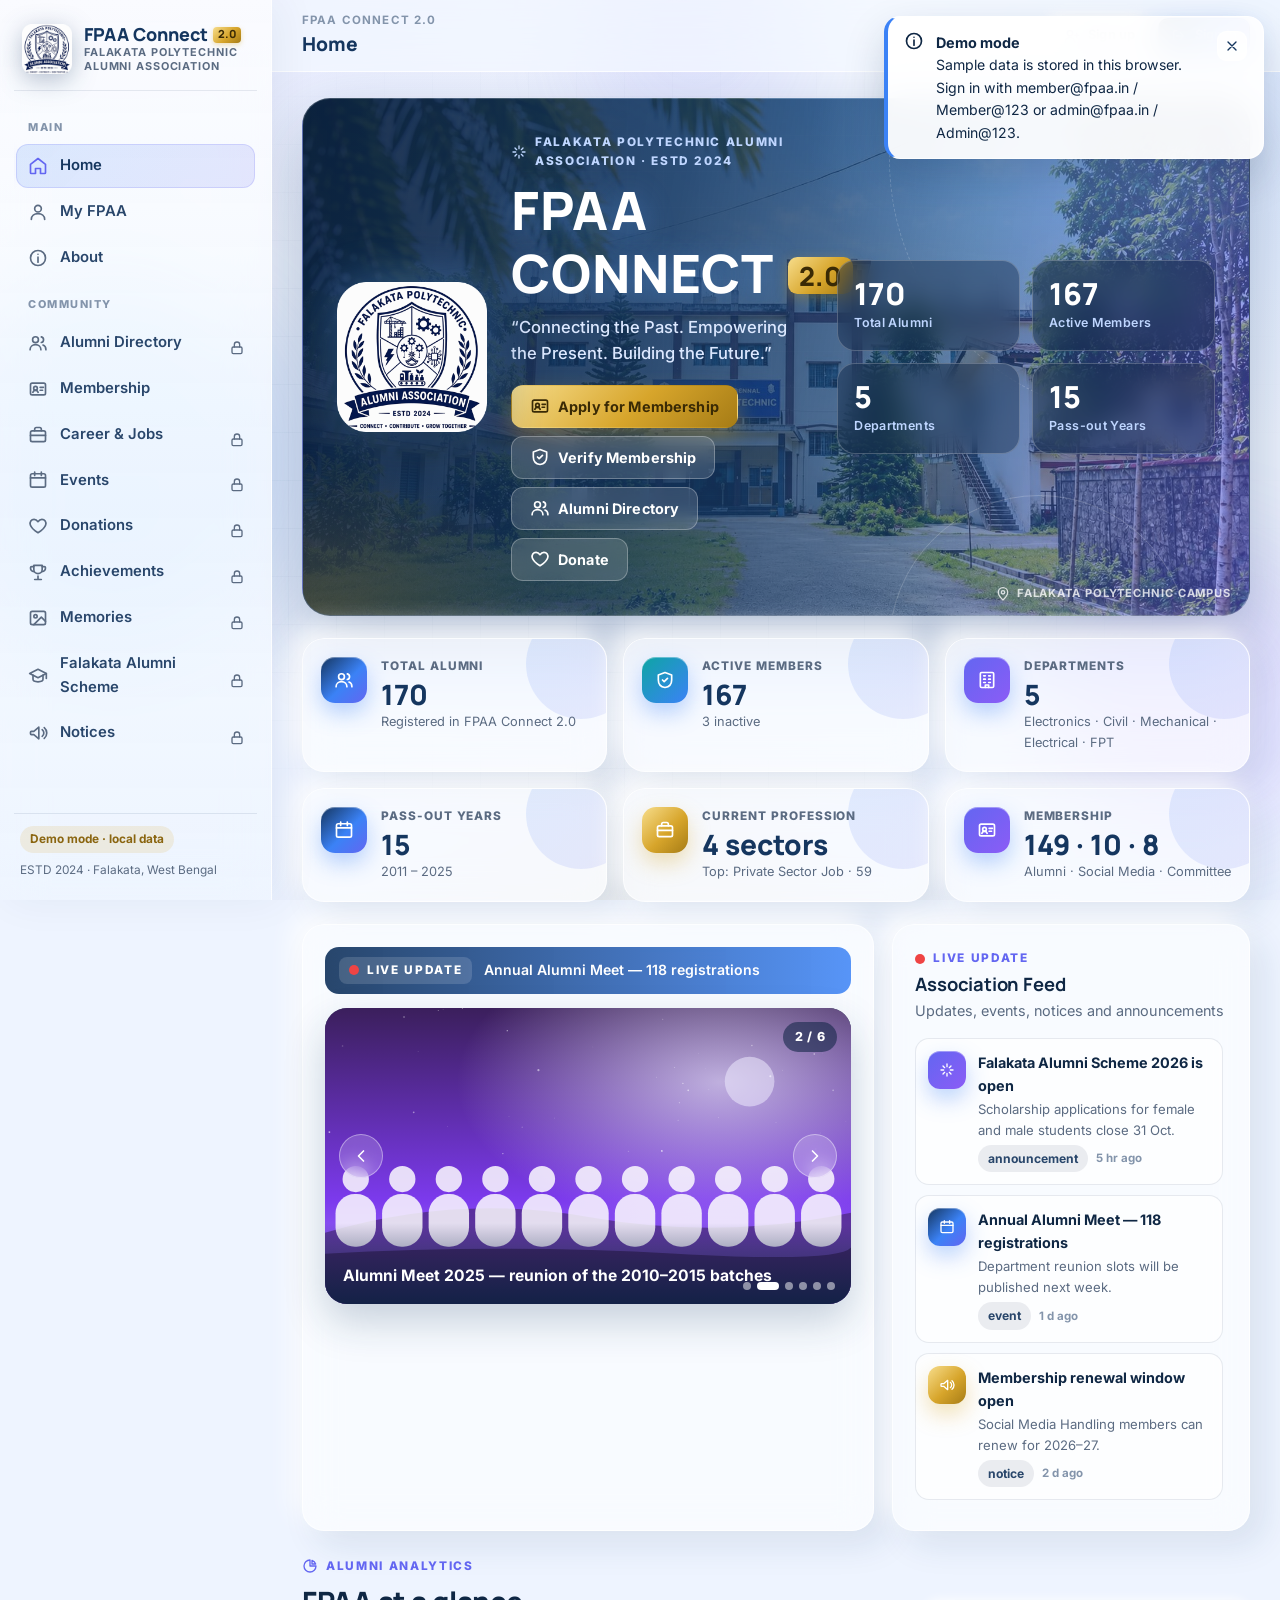
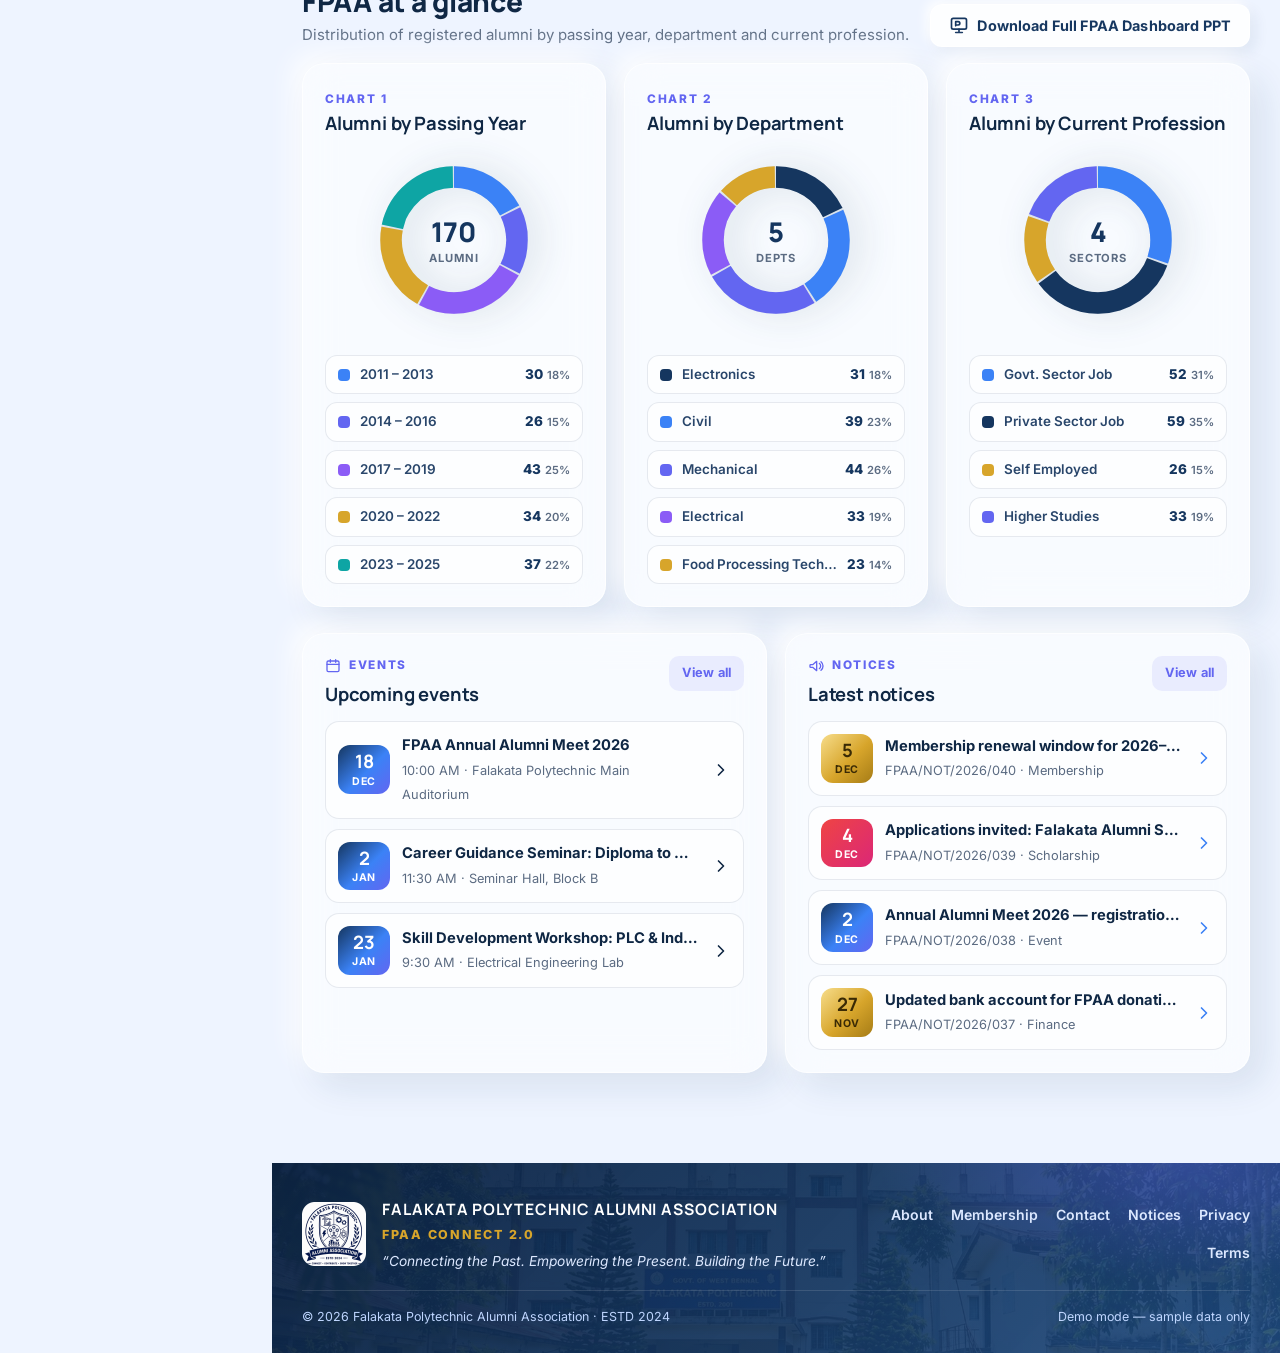
==== commit 1fb3b5ff: "Rename platform to FPAA Connect 2.0 - All visible text, page titles, certificates, cards, PPT and RE" ====
--- a/index.html
+++ b/index.html
@@ -3,8 +3,8 @@
 <head>
   <meta charset="UTF-8">
   <meta name="viewport" content="width=device-width, initial-scale=1, viewport-fit=cover">
-  <title>FPAA Connect — Falakata Polytechnic Alumni Association</title>
-  <meta name="description" content="FPAA Connect — the official digital platform of Falakata Polytechnic Alumni Association (ESTD 2024). Connecting the Past. Empowering the Present. Building the Future.">
+  <title>FPAA Connect 2.0 — Falakata Polytechnic Alumni Association</title>
+  <meta name="description" content="FPAA Connect 2.0 — the official digital platform of Falakata Polytechnic Alumni Association (ESTD 2024). Connecting the Past. Empowering the Present. Building the Future.">
   <meta name="theme-color" content="#15365F">
   <link rel="icon" type="image/png" href="assets/fpaa-icon-192.png">
   <link rel="apple-touch-icon" href="assets/fpaa-icon-192.png">
@@ -25,10 +25,10 @@
   <div class="app-shell">
     <!-- ================= SIDEBAR NAVIGATION ================= -->
     <aside class="sidebar" id="sidebar" aria-label="Main navigation">
-      <a class="sb-brand" href="#home" aria-label="FPAA Connect home">
+      <a class="sb-brand" href="#home" aria-label="FPAA Connect 2.0 home">
         <img src="assets/fpaa-logo.png" alt="FPAA emblem" data-logo>
         <div>
-          <div class="t1">FPAA Connect</div>
+          <div class="t1">FPAA Connect <span class="ver-badge">2.0</span></div>
           <div class="t2">Falakata Polytechnic<br>Alumni Association</div>
         </div>
       </a>
@@ -45,7 +45,7 @@
       <header class="topbar">
         <button class="icon-btn tb-burger" data-action="nav-toggle" aria-label="Open navigation" aria-controls="sidebar" aria-expanded="false" id="burgerBtn"></button>
         <div class="tb-title">
-          <div class="crumb" id="tbCrumb">FPAA Connect</div>
+          <div class="crumb" id="tbCrumb">FPAA Connect 2.0</div>
           <div class="name" id="tbName">Home</div>
         </div>
         <div class="tb-actions" id="tbActions"></div>
@@ -68,7 +68,7 @@
   </div>
   <div class="toast-stack" id="toastStack" aria-live="assertive"></div>
 
-  <noscript><div style="padding:40px;text-align:center">FPAA Connect needs JavaScript enabled.</div></noscript>
+  <noscript><div style="padding:40px;text-align:center">FPAA Connect 2.0 needs JavaScript enabled.</div></noscript>
 
   <script src="supabase-config.js"></script>
   <script src="script.js"></script>
--- a/style.css
+++ b/style.css
@@ -883,8 +883,6 @@
 .login-card .tabs .tab { flex: 1; padding: 8px 6px; font-size: .8rem; }
 .demo-accounts { margin-top: 18px; padding: 14px; border-radius: 16px; background: rgba(215, 165, 43, .10); border: 1px dashed rgba(215, 165, 43, .45); font-size: .8rem; }
 .demo-accounts .row { gap: 6px; margin-top: 8px; }
-.otp-inputs { display: flex; gap: 8px; justify-content: space-between; }
-.otp-inputs input { width: 100%; max-width: 52px; height: 54px; text-align: center; font-size: 1.3rem; font-weight: 800; padding: 0; }
 .pw-wrap { position: relative; }
 .pw-wrap .input { padding-right: 48px; }
 .pw-wrap .pw-toggle { position: absolute; right: 6px; top: 50%; transform: translateY(-50%); width: 36px; height: 36px; border: 0; background: transparent; color: var(--muted); border-radius: 10px; display: grid; place-items: center; }
@@ -998,8 +996,7 @@
   .sch-detail-head { grid-template-columns: minmax(0, 1fr); padding: 18px; }
   .site-footer { padding: 26px 16px 90px; }
   .login-card { padding: 22px; }
-  .otp-inputs input { height: 48px; }
-  .tabs { display: flex; overflow-x: auto; flex-wrap: nowrap; }
+    .tabs { display: flex; overflow-x: auto; flex-wrap: nowrap; }
   .toast-stack { top: 10px; right: 10px; width: calc(100vw - 20px); }
 }
 @media (max-width: 400px) {
@@ -1054,3 +1051,10 @@
 .site-footer {
   background: linear-gradient(135deg, rgba(11, 33, 65, .96), rgba(21, 54, 95, .93) 55%, rgba(30, 74, 128, .90)), var(--campus) center 55% / cover no-repeat, #0B2141;
 }
+
+/* ---------- 26 VERSION BADGE (FPAA Connect 2.0) ---------- */
+.ver-badge { display: inline-block; vertical-align: middle; padding: .12em .42em; margin-left: .12em; border-radius: .35em;
+  font-size: .5em; font-weight: 800; letter-spacing: .02em; line-height: 1.15; color: #3A2A05; background: var(--grad-gold);
+  box-shadow: 0 .15em .5em rgba(215, 165, 43, .35); text-shadow: none; position: relative; top: -.12em; }
+.sb-brand .t1 { white-space: nowrap; }
+.sb-brand .t1 .ver-badge { font-size: .62em; }
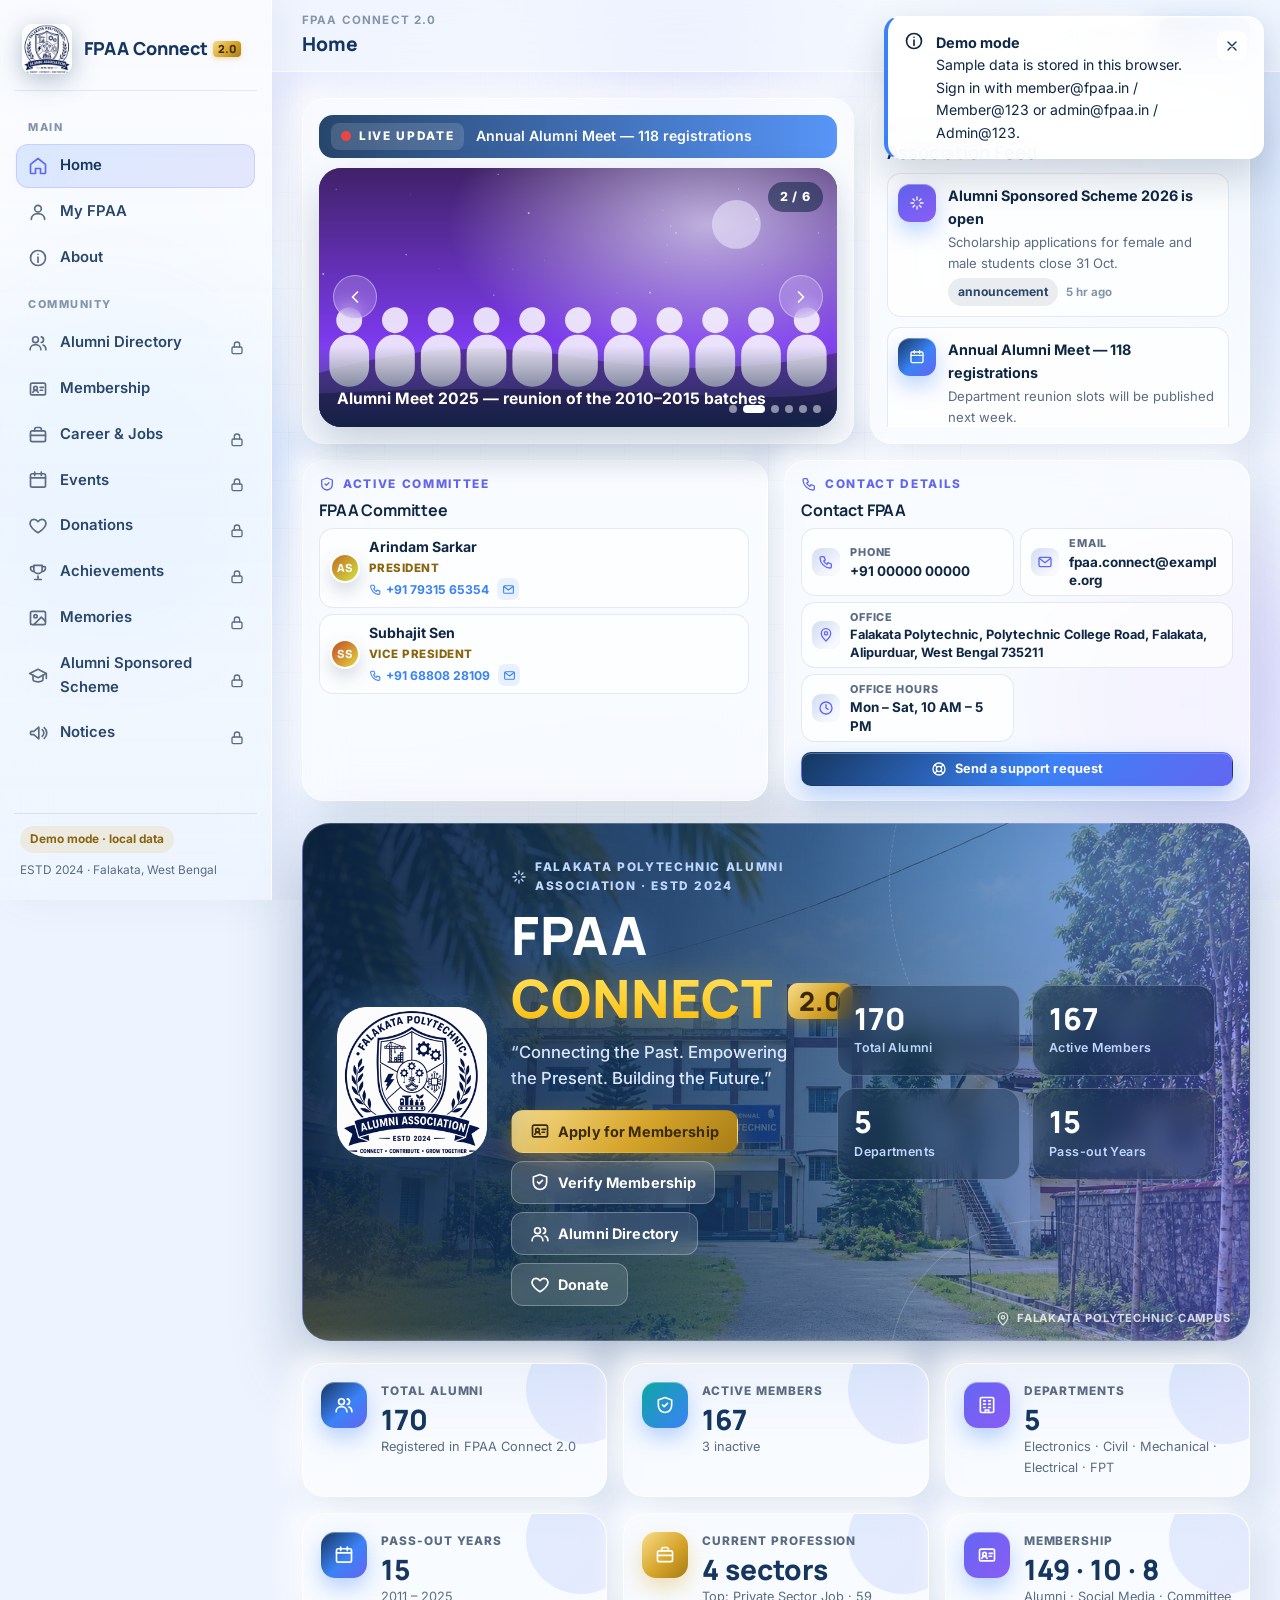
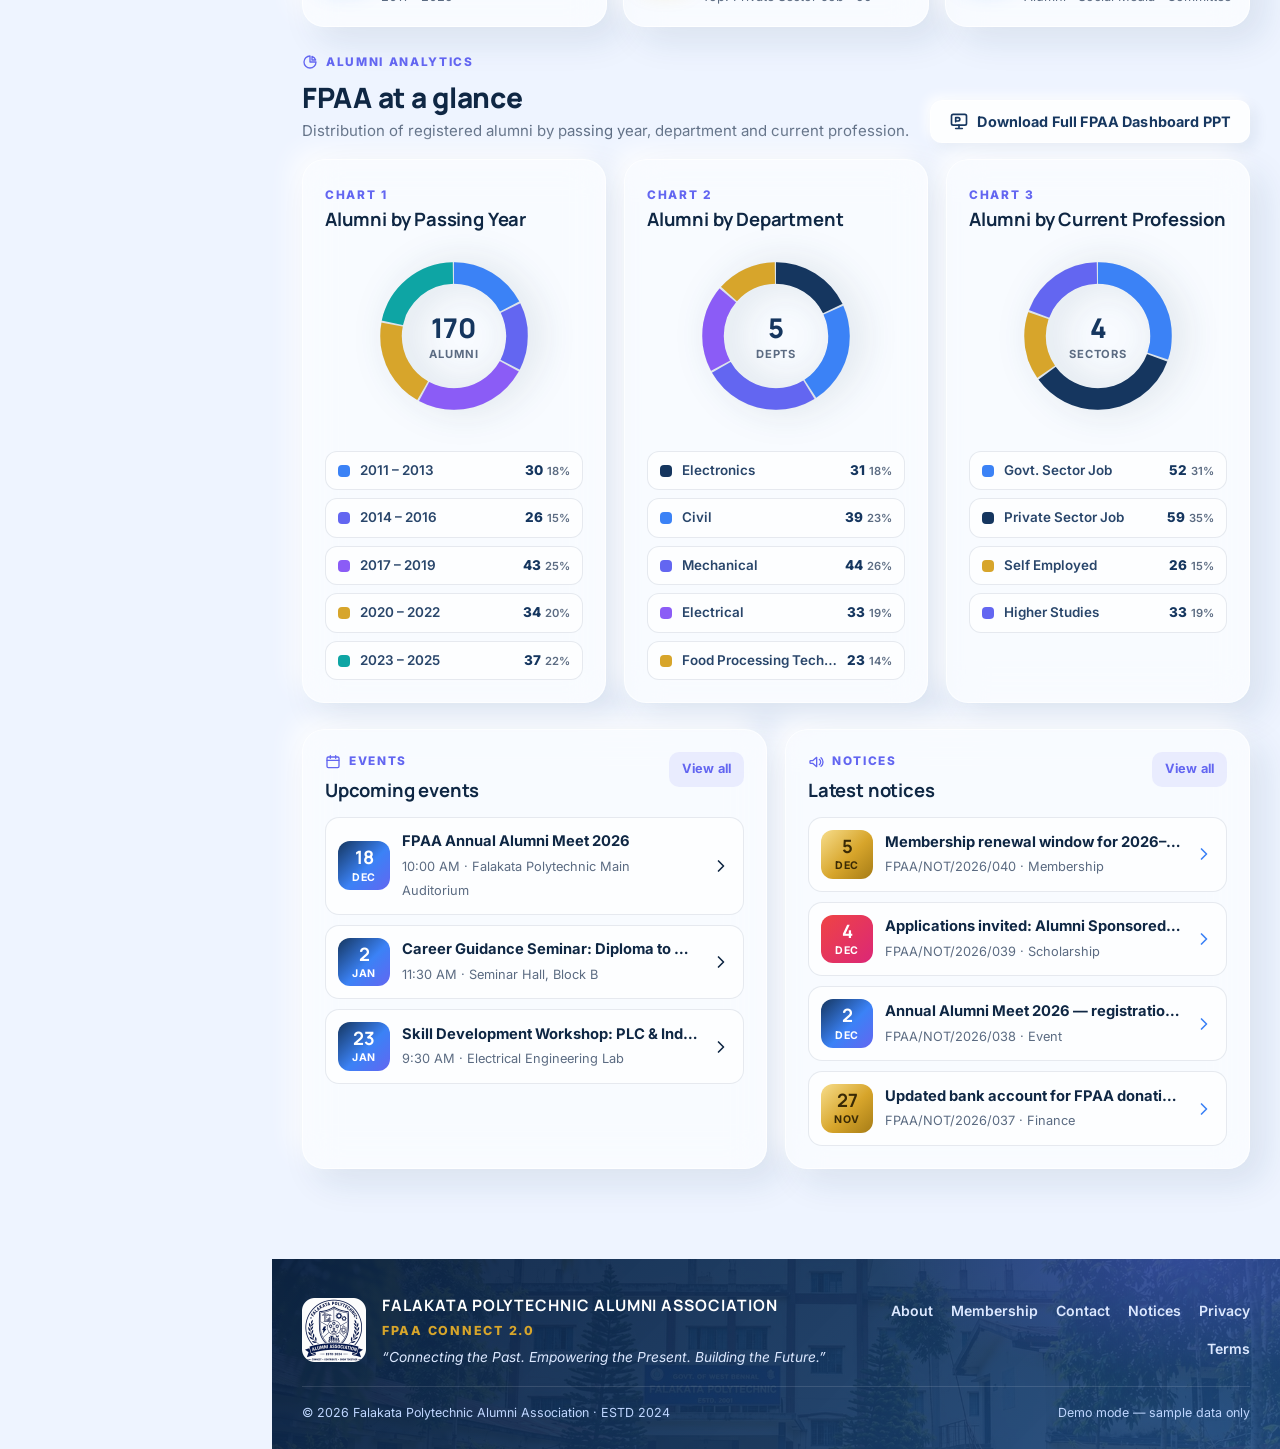
==== commit 56cc595d: "Sidebar brand: show only FPAA Connect 2.0 Co-Authored-By: Claude Opus 5.5 <noreply@anthropic.com> Cl" ====
--- a/index.html
+++ b/index.html
@@ -28,9 +28,7 @@
       <a class="sb-brand" href="#home" aria-label="FPAA Connect 2.0 home">
         <img src="assets/fpaa-logo.png" alt="FPAA emblem" data-logo>
         <div>
-          <div class="t1">FPAA Connect <span class="ver-badge">2.0</span></div>
-          <div class="t2">Falakata Polytechnic<br>Alumni Association</div>
-        </div>
+          <div class="t1">FPAA Connect <span class="ver-badge">2.0</span></div>        </div>
       </a>
       <nav class="sb-nav" id="sbNav"></nav>
       <div class="sb-foot">
--- a/style.css
+++ b/style.css
@@ -1058,3 +1058,76 @@
   box-shadow: 0 .15em .5em rgba(215, 165, 43, .35); text-shadow: none; position: relative; top: -.12em; }
 .sb-brand .t1 { white-space: nowrap; }
 .sb-brand .t1 .ver-badge { font-size: .62em; }
+
+/* ---------- 27 HOME TOP: compact live gallery + live update, yellow CONNECT ---------- */
+.home-split.home-top { width: min(920px, 82%); margin: 0 auto 22px; grid-template-columns: minmax(0, 1.45fr) minmax(0, 1fr); gap: 16px; align-items: stretch; }
+.home-top > .card { padding: 16px; display: flex; flex-direction: column; min-height: 0; }
+.home-top .live-bar { margin-bottom: 10px; padding: 8px 12px; }
+.home-top .gallery-frame { aspect-ratio: 16 / 8; }
+.home-top .card-head { margin-bottom: 10px; }
+.home-top .card-head .sub { display: none; }
+.home-top .feed-list { max-height: none; flex: 1 1 0; min-height: 0; overflow-y: auto; }
+.home-top .feed-item { padding: 10px; }
+.home-top > .card + .card { contain: size; }
+.hero-copy h1 .hero-connect {
+  color: #FFD43B; background: linear-gradient(180deg, #FFE46B 0%, #FFD43B 45%, #F5B400 100%); -webkit-background-clip: text; background-clip: text; -webkit-text-fill-color: transparent;
+  text-shadow: none; filter: drop-shadow(0 4px 18px rgba(255, 212, 59, .45));
+}
+@media (max-width: 1180px) { .home-split.home-top { width: min(720px, 100%); grid-template-columns: minmax(0, 1fr); } .home-top .feed-list { max-height: 320px; flex: none; } .home-top > .card + .card { contain: none; } }
+
+/* ---------- 28 HOME TOP: committee + contact panels in the side gaps ---------- */
+.home-top-wrap { display: grid; gap: 16px; margin-bottom: 22px; grid-template-columns: minmax(0, 1fr) minmax(0, 1fr); grid-template-areas: "top top" "cm ct"; }
+.home-top-wrap > .home-split.home-top { grid-area: top; width: 100%; margin: 0; }
+.home-top-wrap > .cm-panel { grid-area: cm; }
+.home-top-wrap > .cm-contact { grid-area: ct; }
+.cm-list { max-height: 330px; }
+.cm-panel, .cm-contact { padding: 16px; display: flex; flex-direction: column; min-width: 0; min-height: 0; }
+.cm-panel .card-head, .cm-contact .card-head { margin-bottom: 10px; }
+.cm-list { display: grid; gap: 8px; overflow-y: auto; min-height: 0; padding-right: 2px; scrollbar-width: thin; }
+.cm-item { display: flex; gap: 10px; align-items: flex-start; padding: 10px; border-radius: 14px; background: rgba(255, 255, 255, .72); border: 1px solid var(--line); min-width: 0; }
+.cm-item .avatar { flex: none; }
+.cm-body { min-width: 0; display: flex; flex-direction: column; gap: 2px; }
+.cm-body b { font-size: .88rem; white-space: nowrap; overflow: hidden; text-overflow: ellipsis; color: var(--text); }
+.cm-pos { font-size: .72rem; font-weight: 800; letter-spacing: .04em; text-transform: uppercase; color: #8A6510; }
+.cm-links { display: flex; flex-wrap: wrap; gap: 4px 10px; margin-top: 2px; }
+.cm-links a { display: inline-flex; align-items: center; gap: 4px; font-size: .76rem; font-weight: 700; color: var(--blue); white-space: nowrap; }
+.cm-links a .ico { width: 13px; height: 13px; }
+.ct-list { display: grid; gap: 8px; margin-bottom: 12px; min-height: 0; overflow-y: auto; }
+.ct-row { display: flex; gap: 10px; align-items: flex-start; padding: 8px 10px; border-radius: 14px; background: rgba(255, 255, 255, .72); border: 1px solid var(--line); color: inherit; text-decoration: none; min-width: 0; }
+a.ct-row:hover { text-decoration: none; box-shadow: var(--shadow-soft); }
+.ct-row .ico-tile { width: 32px; height: 32px; border-radius: 10px; }
+.ct-row > span:last-child { min-width: 0; display: flex; flex-direction: column; }
+.ct-row small { font-size: .68rem; font-weight: 800; letter-spacing: .08em; text-transform: uppercase; color: var(--muted); }
+.ct-row b { font-size: .84rem; line-height: 1.35; color: var(--text); overflow-wrap: anywhere; }
+@media (min-width: 1680px) {
+  .home-top-wrap { grid-template-columns: minmax(240px, .82fr) minmax(0, 2.6fr) minmax(240px, .82fr); grid-template-areas: "cm top ct"; }
+  .home-top-wrap > .cm-panel, .home-top-wrap > .cm-contact { contain: size; }
+  .cm-list { max-height: none; }
+}
+@media (max-width: 720px) { .home-top-wrap { grid-template-columns: minmax(0, 1fr); grid-template-areas: "top" "cm" "ct"; } .cm-list { max-height: 360px; } }
+
+/* ---------- 29 COMPACT committee + contact sections ---------- */
+.cm-panel, .cm-contact { padding: 14px 16px; }
+.cm-panel .card-head, .cm-contact .card-head { margin-bottom: 8px; }
+.cm-panel .card-head h3, .cm-contact .card-head h3 { font-size: 1rem; }
+.cm-item { padding: 7px 10px; gap: 9px; align-items: center; }
+.cm-item .avatar.sm { width: 30px; height: 30px; font-size: .7rem; }
+.cm-body { gap: 0; }
+.cm-links { margin-top: 1px; }
+.ct-row { padding: 6px 10px; align-items: center; }
+.ct-row .ico-tile { width: 28px; height: 28px; border-radius: 9px; }
+.ct-list { gap: 6px; margin-bottom: 10px; }
+.cm-contact .btn-block { min-height: 34px; }
+/* Stacked (below 1680px): members in columns, short scroll; contact in a 2×2 grid */
+.cm-list { max-height: 170px; grid-template-columns: repeat(auto-fill, minmax(230px, 1fr)); gap: 6px; }
+.cm-contact .ct-list { grid-template-columns: repeat(auto-fit, minmax(190px, 1fr)); }
+.cm-contact .ct-wide { grid-column: 1 / -1; }
+.ct-wide b { font-size: .8rem; }
+@media (min-width: 1680px) {
+  .home-top .gallery-frame { aspect-ratio: 16 / 7; }
+  .cm-list { max-height: none; grid-template-columns: minmax(0, 1fr); }
+  .cm-contact .ct-list { grid-template-columns: minmax(0, 1fr); }
+}
+@media (max-width: 720px) { .cm-list { max-height: 230px; grid-template-columns: minmax(0, 1fr); } .cm-contact .ct-list { grid-template-columns: minmax(0, 1fr); } }
+.cm-links { flex-wrap: nowrap; align-items: center; gap: 8px; }
+.cm-links a.cm-mail { width: 22px; height: 22px; border-radius: 7px; justify-content: center; background: rgba(59, 130, 246, .10); flex: none; }
